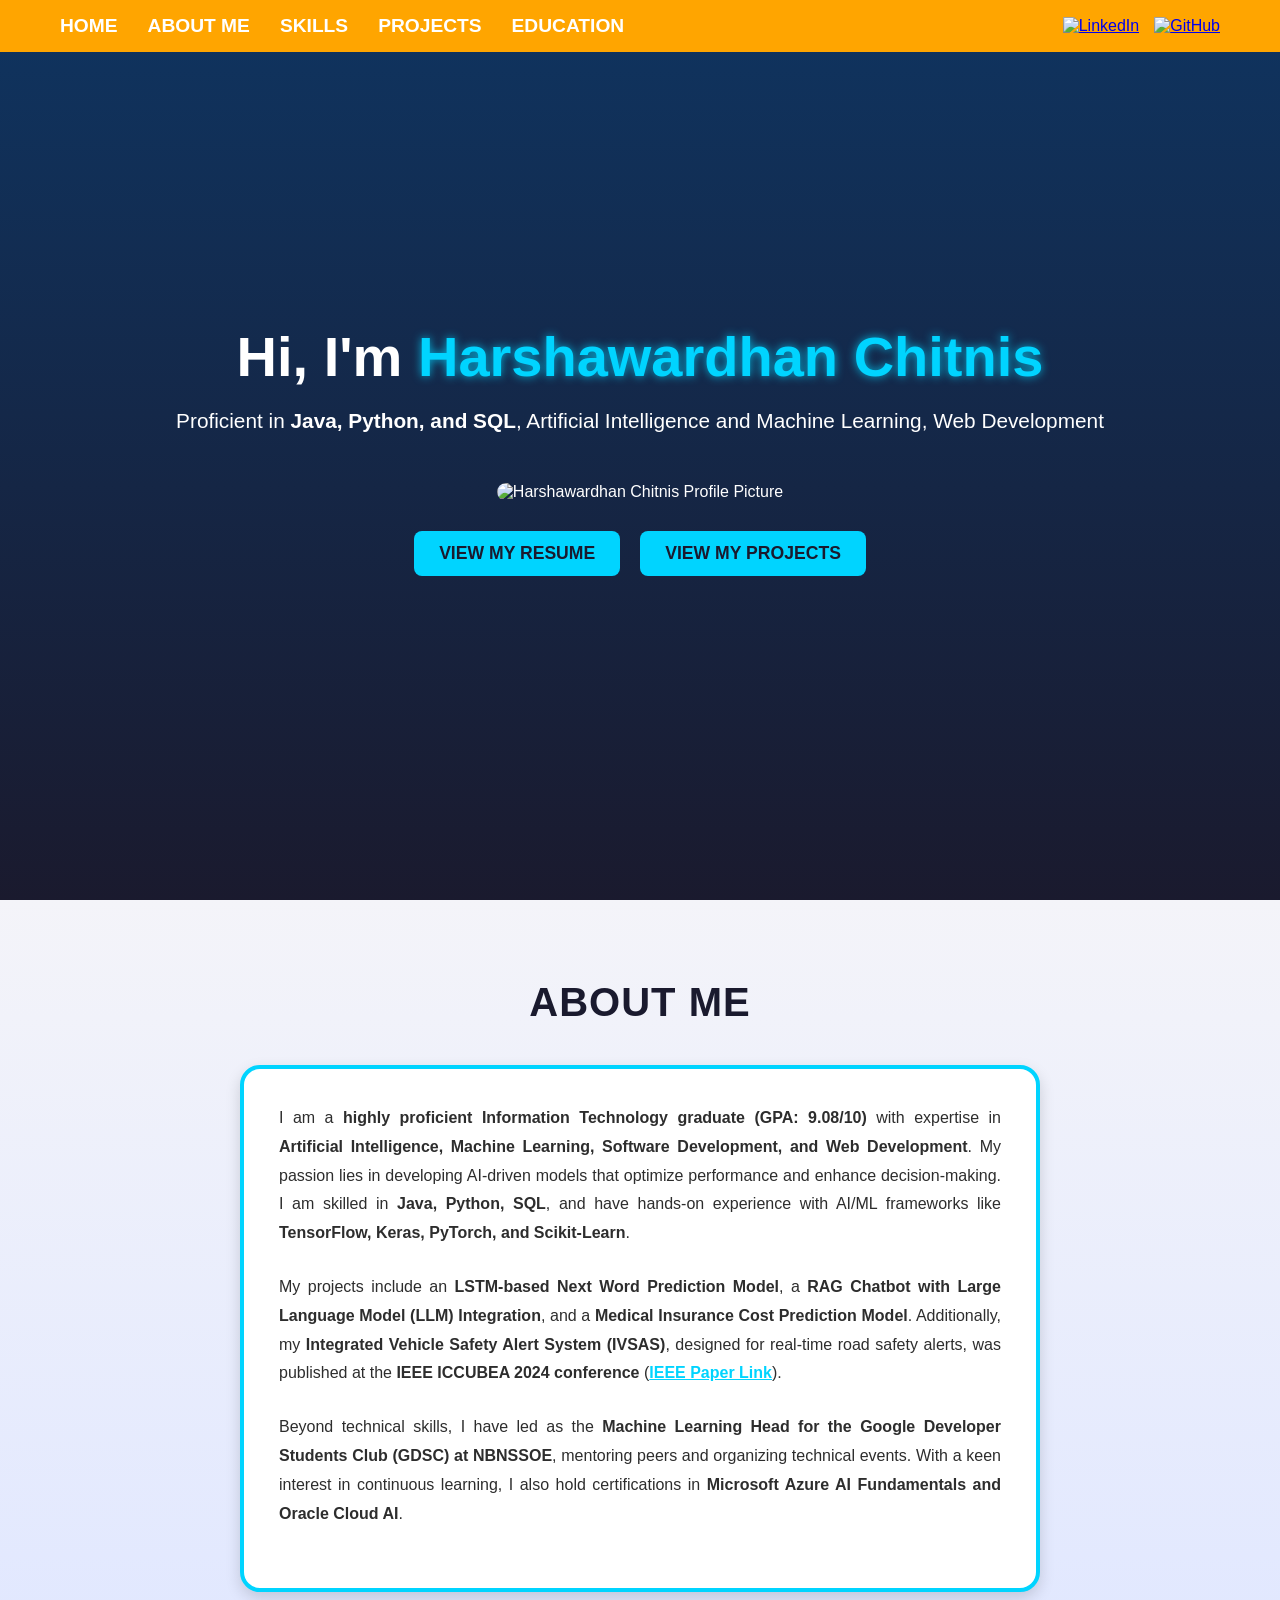
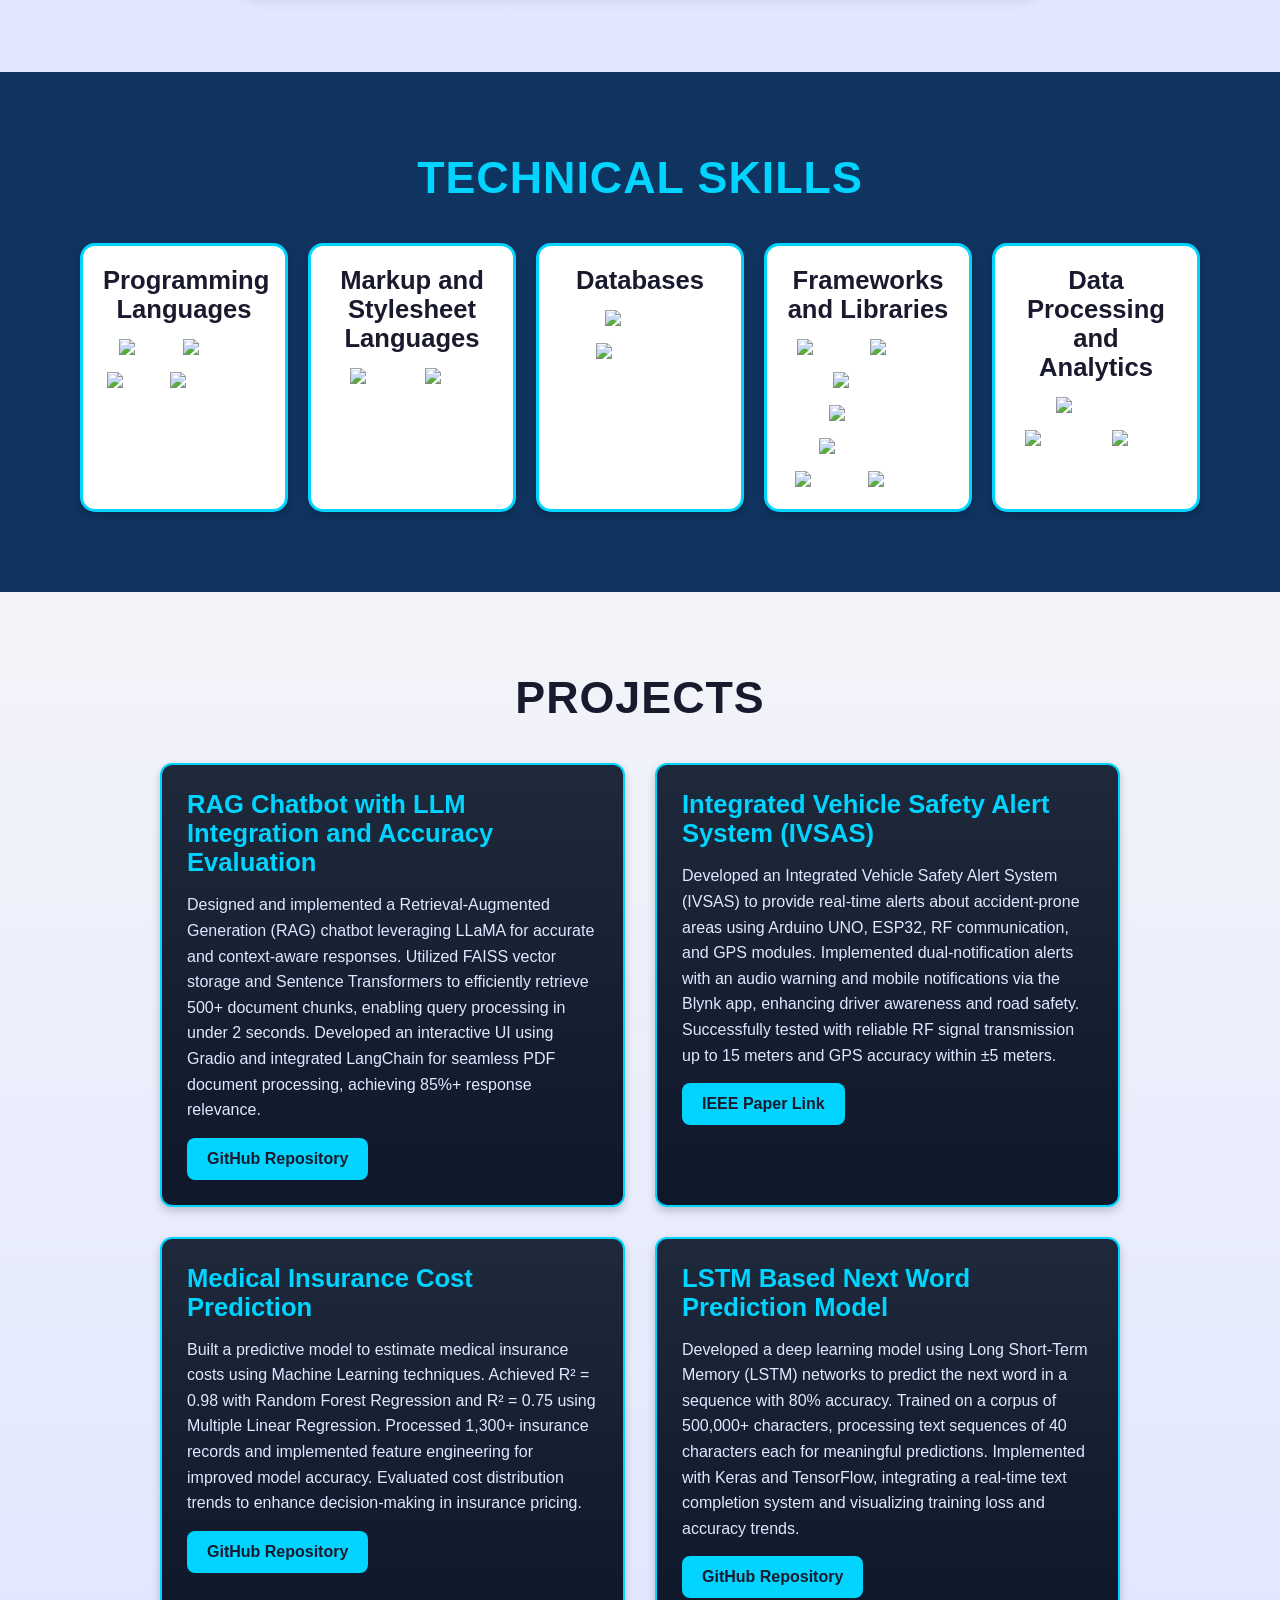
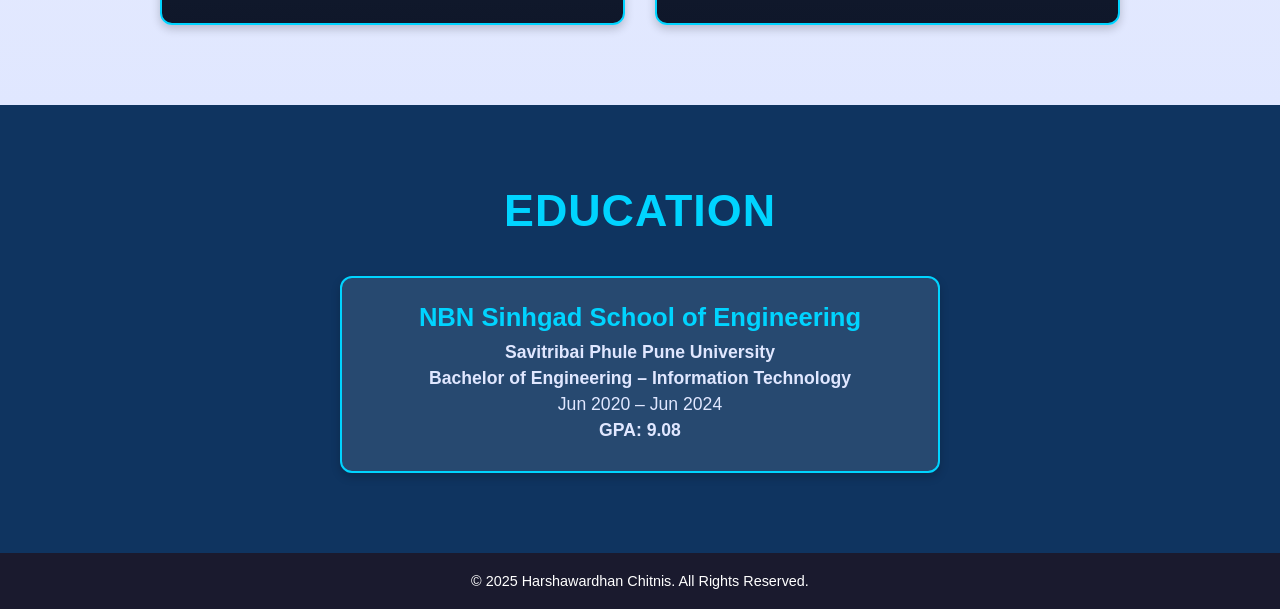
==== index.html @ 2d91a24f "Add files via upload" ====
<!DOCTYPE html>
<html lang="en">

<head>
    <meta charset="UTF-8">
    <meta name="viewport" content="width=device-width, initial-scale=1.0">
    <title>Harshawardhan Chitnis - Portfolio</title>
    <link rel="stylesheet" href="styles.css">
    <script src="script.js"></script>

</head>

<body>

    <!-- Navbar -->
    <nav class="navbar">
        <div class="container">
            <!-- Navigation Links (Left Side) -->
            <ul class="nav-links">
                <li><a href="#home">HOME</a></li>
                <li><a href="#about">ABOUT ME</a></li>
                <li><a href="#skills">SKILLS</a></li>
                <li><a href="#projects">PROJECTS</a></li>
                <li><a href="#education">EDUCATION</a></li>
            </ul>

            <!-- Social Icons & Dark Mode Toggle (Right Side) -->
            <div class="social-icons">
                <a href="https://www.linkedin.com/in/harshawardhanchitnis/" target="_blank">
                    <img src="Images/LinkedIN Favicon.png" alt="LinkedIn">
                </a>
                <a href="https://github.com/harshawardhanchitnis" target="_blank">
                    <img src="Images/GitHub Favicon.png" alt="GitHub">
                </a>
            </div>
        </div>
    </nav>

    <!-- Home Section -->
    <section id="home" class="home-section">
        <div class="container">
            <h2>Hi, I'm <span>Harshawardhan Chitnis</span></h2>
            <p>Proficient in <strong>Java, Python, and SQL</strong>, Artificial Intelligence and Machine Learning, Web
                Development</p>

            <!-- Enlarged Profile Picture -->
            <img src="Images/Harshawardhan Chitnis Photo.jpg" alt="Harshawardhan Chitnis Profile Picture"
                class="profile-pic">

            <!-- CTA Buttons -->
            <div class="cta-container">
                <a href="https://drive.google.com/file/d/1hMdOiENWevKOjGabans_r66R68p-ngve/view?usp=sharing"
                    target="_blank" class="cta-box">
                    VIEW MY RESUME
                </a>
                <a href="#projects" class="cta-box">
                    VIEW MY PROJECTS
                </a>
            </div>
        </div>
    </section>


    <!-- About Section -->
    <section id="about" class="about-section">
        <div class="container">
            <h2>About Me</h2>
            <div class="about-box">
                <p>I am a <strong>highly proficient Information Technology graduate (GPA: 9.08/10)</strong> with
                    expertise in <strong>Artificial Intelligence, Machine Learning, Software Development, and Web
                        Development</strong>. My passion lies in developing AI-driven models that optimize performance
                    and enhance decision-making. I am skilled in <strong>Java, Python, SQL</strong>, and have hands-on
                    experience with AI/ML frameworks like <strong>TensorFlow, Keras, PyTorch, and Scikit-Learn</strong>.
                </p>

                <p>My projects include an <strong>LSTM-based Next Word Prediction Model</strong>, a <strong>RAG Chatbot
                        with Large Language Model (LLM) Integration</strong>, and a <strong>Medical Insurance Cost
                        Prediction Model</strong>. Additionally, my <strong>Integrated Vehicle Safety Alert System
                        (IVSAS)</strong>, designed for real-time road safety alerts, was published at the <strong>IEEE
                        ICCUBEA 2024 conference</strong> (<a href="https://ieeexplore.ieee.org/document/10774762/"
                        target="_blank">IEEE Paper Link</a>). </p>

                <p>Beyond technical skills, I have led as the <strong>Machine Learning Head for the Google Developer
                        Students Club (GDSC) at NBNSSOE</strong>, mentoring peers and organizing technical events. With
                    a keen interest in continuous learning, I also hold certifications in <strong>Microsoft Azure AI
                        Fundamentals and Oracle Cloud AI</strong>.</p>
            </div>
        </div>
    </section>

    <!-- Skills Section -->
    <section id="skills" class="skills-section">
        <div class="container">
            <h2>Technical Skills</h2> <!-- Updated to match the reference "Technical Skills" header -->
            <div class="skills-grid">
                <div class="skill-card">
                    <h3>Programming Languages</h3>
                    <div class="skill-icons">
                        <div class="icon-wrapper">
                            <img src="Images/Java Favicon.png" alt="Java" class="skill-icon">
                            <span class="skill-label">Java</span>
                        </div>
                        <div class="icon-wrapper">
                            <img src="Images/Python Favicon.png" alt="Python" class="skill-icon">
                            <span class="skill-label">Python</span>
                        </div>
                        <div class="icon-wrapper">
                            <img src="Images/SQL Favicon.png" alt="SQL" class="skill-icon">
                            <span class="skill-label">SQL</span>
                        </div>
                        <div class="icon-wrapper">
                            <img src="Images/JavaScript Favicon.png" alt="JavaScript" class="skill-icon">
                            <span class="skill-label">JavaScript</span>
                        </div>
                    </div>
                </div>
                <div class="skill-card">
                    <h3>Markup and Stylesheet Languages</h3>
                    <div class="skill-icons">
                        <div class="icon-wrapper">
                            <img src="Images/HTML Favicon.png" alt="HTML" class="skill-icon">
                            <span class="skill-label">HTML</span>
                        </div>
                        <div class="icon-wrapper">
                            <img src="Images/CSS Favicon.png" alt="CSS" class="skill-icon">
                            <span class="skill-label">CSS</span>
                        </div>
                    </div>
                </div>
                <div class="skill-card">
                    <h3>Databases</h3>
                    <div class="skill-icons">
                        <div class="icon-wrapper">
                            <img src="Images/MySQL Favicon.png" alt="MySQL" class="skill-icon">
                            <span class="skill-label">MySQL</span>
                        </div>
                        <div class="icon-wrapper">
                            <img src="Images/MongoDB Favicon.png" alt="MongoDB" class="skill-icon">
                            <span class="skill-label">MongoDB</span>
                        </div>
                    </div>
                </div>
                <div class="skill-card">
                    <h3>Frameworks and Libraries</h3>
                    <div class="skill-icons">
                        <div class="icon-wrapper">
                            <img src="Images/React Favicon.png" alt="React" class="skill-icon">
                            <span class="skill-label">React</span>
                        </div>
                        <div class="icon-wrapper">
                            <img src="Images/Numpy Favicon.png" alt="NumPy" class="skill-icon">
                            <span class="skill-label">NumPy</span>
                        </div>
                        <div class="icon-wrapper">
                            <img src="Images/Pandas Favicon.png" alt="Pandas" class="skill-icon">
                            <span class="skill-label">Pandas</span>
                        </div>
                        <div class="icon-wrapper">
                            <img src="Images/OpenCV Favicon.png" alt="OpenCV" class="skill-icon">
                            <span class="skill-label">OpenCV</span>
                        </div>
                        <div class="icon-wrapper">
                            <img src="Images/TensorFlow Favicon.png" alt="TensorFlow" class="skill-icon">
                            <span class="skill-label">TensorFlow</span>
                        </div>
                        <div class="icon-wrapper">
                            <img src="Images/Keras Favicon.png" alt="Keras" class="skill-icon">
                            <span class="skill-label">Keras</span>
                        </div>
                        <div class="icon-wrapper">
                            <img src="Images/PyTorch Favicon.png" alt="PyTorch" class="skill-icon">
                            <span class="skill-label">PyTorch</span>
                        </div>
                    </div>
                </div>
                <div class="skill-card">
                    <h3>Data Processing and Analytics</h3>
                    <div class="skill-icons">
                        <div class="icon-wrapper">
                            <img src="Images/PowerBI Favicon.png" alt="Power BI" class="skill-icon">
                            <span class="skill-label">Power BI</span>
                        </div>
                        <div class="icon-wrapper">
                            <img src="Images/Tableau Favicon3.png" alt="Tableau" class="skill-icon">
                            <span class="skill-label">Tableau</span>
                        </div>
                        <div class="icon-wrapper">
                            <img src="Images/Excel Favicon.png" alt="Excel" class="skill-icon">
                            <span class="skill-label">Excel</span>
                        </div>
                    </div>
                </div>
            </div>
        </div>
    </section>

    <!-- Projects Section -->
    <section id="projects" class="projects-section">
        <div class="container">
            <h2>Projects</h2>
            <div class="project-grid">

                <!-- RAG Chatbot with LLM Integration -->
                <div class="project-card">
                    <h3>RAG Chatbot with LLM Integration and Accuracy Evaluation</h3>
                    <p>Designed and implemented a Retrieval-Augmented Generation (RAG) chatbot leveraging LLaMA for
                        accurate and context-aware responses. Utilized FAISS vector storage and Sentence Transformers to
                        efficiently retrieve 500+ document chunks, enabling query processing in under 2 seconds.
                        Developed an interactive UI using Gradio and integrated LangChain for seamless PDF document
                        processing, achieving 85%+ response relevance.</p>
                    <a href="https://github.com/harshawardhanchitnis/Project-Artificial-Intelligence-RAG-Chatbot-With-Accuracy-Evaluation"
                        target="_blank" class="project-link">GitHub Repository</a>
                </div>

                <!-- IVSAS -->
                <div class="project-card">
                    <h3>Integrated Vehicle Safety Alert System (IVSAS)</h3>
                    <p>Developed an Integrated Vehicle Safety Alert System (IVSAS) to provide real-time alerts about
                        accident-prone areas using Arduino UNO, ESP32, RF communication, and GPS modules. Implemented
                        dual-notification alerts with an audio warning and mobile notifications via the Blynk app,
                        enhancing driver awareness and road safety. Successfully tested with reliable RF signal
                        transmission up to 15 meters and GPS accuracy within ±5 meters.</p>
                    <a href="https://ieeexplore.ieee.org/document/10774762/" target="_blank" class="project-link">IEEE
                        Paper Link</a>
                </div>

                <!-- Medical Insurance Cost Prediction -->
                <div class="project-card">
                    <h3>Medical Insurance Cost Prediction</h3>
                    <p>Built a predictive model to estimate medical insurance costs using Machine Learning techniques.
                        Achieved R² = 0.98 with Random Forest Regression and R² = 0.75 using Multiple Linear Regression.
                        Processed 1,300+ insurance records and implemented feature engineering for improved model
                        accuracy. Evaluated cost distribution trends to enhance decision-making in insurance pricing.
                    </p>
                    <a href="https://github.com/harshawardhanchitnis/Project-Machine-Learning-Medical-Insurance-Cost-Prediction"
                        target="_blank" class="project-link">GitHub Repository</a>
                </div>

                <!-- LSTM-Based Next Word Prediction -->
                <div class="project-card">
                    <h3>LSTM Based Next Word Prediction Model</h3>
                    <p>Developed a deep learning model using Long Short-Term Memory (LSTM) networks to predict the next
                        word in a sequence with 80% accuracy. Trained on a corpus of 500,000+ characters, processing
                        text sequences of 40 characters each for meaningful predictions. Implemented with Keras and
                        TensorFlow, integrating a real-time text completion system and visualizing training loss and
                        accuracy trends.</p>
                    <a href="https://github.com/harshawardhanchitnis/Project-Machine-Learning-LSTM-Based-Next-Word-Generation-Deep-Learning-Model-For-Text-Generation"
                        target="_blank" class="project-link">GitHub Repository</a>
                </div>

            </div>
        </div>
    </section>

    <!-- Education Section -->
    <section id="education" class="education-section">
        <div class="container">
            <h2>Education</h2>
            <div class="education-card">
                <h3>NBN Sinhgad School of Engineering</h3>
                <p><strong>Savitribai Phule Pune University</strong></p>
                <p><strong>Bachelor of Engineering – Information Technology</strong></p>
                <p>Jun 2020 – Jun 2024</p>
                <p><strong>GPA: 9.08</strong></p>
            </div>
        </div>
    </section>


    <!-- Footer -->
    <footer>
        <div class="container">
            <p>© 2025 Harshawardhan Chitnis. All Rights Reserved.</p>
        </div>
    </footer>
</body>

</html>
---- styles.css ----
/* Reset default styles */
    * {
        margin: 0;
        padding: 0;
        box-sizing: border-box;
        font-family: 'Poppins', sans-serif;
        /* Assuming a modern font */
    }

    /* General Container Styling */
    .container {
        max-width: 1200px;
        margin: 0 auto;
        padding: 0 20px;
    }


    /* Navbar Styling */
    .navbar {
        position: fixed;
        /* Keeps it fixed at the top */
        top: 0;
        left: 0;
        width: 100%;
        background: #FFA500;
        /* Golden Orange */
        backdrop-filter: blur(10px);
        padding: 15px 0;
        z-index: 1000;
        /* Ensures it stays on top of other content */
        transition: background 0.3s ease-in-out;
    }

    /* Navbar Container */
    .navbar .container {
        display: flex;
        justify-content: space-between;
        align-items: center;
        max-width: 1200px;
        margin: 0 auto;
        padding: 0 20px;
    }

    /* Navigation Links */
    .nav-links {
        list-style: none;
        display: flex;
        gap: 30px;
        flex-grow: 1;
    }

    .nav-links li a {
        color: #FFFFFF;
        /* Brighter White */
        font-weight: 700;
        /* Bold text */
        text-decoration: none;
        font-size: 1.2rem;
        /* Slightly larger */
        position: relative;
        transition: color 0.3s ease-in-out;
    }

    .nav-links li a::after {
        content: '';
        position: absolute;
        width: 0;
        height: 2px;
        background: #FFFFFF;
        /* Brighter White Underline */
        bottom: -5px;
        left: 0;
        transition: width 0.3s ease-in-out;
    }

    .nav-links li a:hover {
        color: #FFFFF0;
        /* Even Brighter White on Hover */
    }

    .nav-links li a:hover::after {
        width: 100%;
    }

    /* Social Icons (No Change - Keeping Old Look) */
    .social-icons {
        display: flex;
        gap: 15px;
    }

    .social-icons a img {
        width: 30px;
        height: 30px;
        transition: transform 0.3s ease, filter 0.3s ease;
    }

    .social-icons a:hover img {
        transform: scale(1.1);
        filter: brightness(1.3);
    }

    /* Responsive Navbar */
    @media (max-width: 768px) {
        .navbar .container {
            flex-direction: column;
            gap: 10px;
        }

        .nav-links {
            flex-direction: column;
            align-items: center;
            gap: 15px;
        }

        .social-icons {
            justify-content: center;
        }
    }


    /* Home Section */
    .home-section {
        height: 100vh;
        background: linear-gradient(to bottom, #0f3460, #1a1a2e);
        display: flex;
        align-items: center;
        color: #fff;
        text-align: center;
    }

    .home-section h2 {
        font-size: 3.5rem;
        margin-bottom: 20px;
        animation: fadeInUp 1s ease;
    }

    .home-section h2 span {
        color: #00d4ff;
        text-shadow: 0 0 10px rgba(0, 212, 255, 0.8);
    }

    .home-section p {
        font-size: 1.3rem;
        margin-bottom: 30px;
        animation: fadeInUp 1.2s ease;
    }

    .btn {
        display: inline-block;
        padding: 12px 30px;
        background: #00d4ff;
        color: #fff;
        text-decoration: none;
        border-radius: 25px;
        font-weight: 600;
        transition: transform 0.3s ease, box-shadow 0.3s ease;
    }

    .btn:hover {
        transform: translateY(-5px);
        box-shadow: 0 5px 15px rgba(0, 212, 255, 0.5);
    }

    /* About Section */
    .about-section {
        padding: 80px 0;
        background: linear-gradient(to bottom, #f4f4f9, #e0e7ff);
        /* Subtle gradient for depth */
        text-align: center;
    }

    .about-section h2 {
        font-size: 2.5rem;
        /* Slightly larger for emphasis */
        margin-bottom: 40px;
        color: #1a1a2e;
        font-weight: 700;
        text-transform: uppercase;
        letter-spacing: 1px;
    }

    .about-box {
        max-width: 800px;
        /* Slightly wider for better flow */
        margin: 0 auto;
        padding: 35px;
        background: #ffffff;
        /* Clean white background */
        border: 4px solid #00d4ff;
        /* Thicker neon cyan border */
        border-radius: 20px;
        /* Softer rounded corners */
        box-shadow: 0 6px 15px rgba(0, 0, 0, 0.15);
        /* Deeper shadow */
        transition: transform 0.4s ease, box-shadow 0.4s ease;
        /* Smoother hover */
    }

    .about-box:hover {
        transform: translateY(-12px);
        /* More pronounced lift */
        box-shadow: 0 12px 25px rgba(0, 212, 255, 0.6);
        /* Brighter cyan glow */
    }

    .about-box p {
        font-size: 1.0rem;
        /* Slightly larger text */
        line-height: 1.8;
        /* Better spacing */
        color: #2d2d2d;
        /* Softer black for readability */
        margin-bottom: 25px;
        /* More space between paragraphs */
        text-align: justify;
        /* Cleaner text flow */
    }

    .about-box a {
        color: #00d4ff;
        /* Theme-consistent link */
        text-decoration: underline;
        font-weight: 600;
        transition: color 0.3s ease;
    }

    .about-box a:hover {
        color: #0099cc;
        /* Darker cyan on hover */
    }

    /* Responsive Adjustment */
    @media (max-width: 768px) {
        .about-box {
            max-width: 90%;
            /* Flexible width */
            padding: 25px;
        }

        .about-section h2 {
            font-size: 2.2rem;
        }

        .about-box p {
            font-size: 1.1rem;
        }
    }


    /* Skills Section */
    .skills-section {
        padding: 80px 0;
        background: #0f3460;
        /* Dark blue background */
        color: #fff;
        text-align: center;
    }

    .skills-section h2 {
        font-size: 2.8rem;
        /* Bold header */
        margin-bottom: 40px;
        font-weight: 700;
        text-transform: uppercase;
        letter-spacing: 1px;
        color: #00d4ff;
        /* Neon cyan for header */
    }

    .skills-grid {
        display: grid;
        grid-template-columns: repeat(auto-fit, minmax(200px, 1fr));
        /* 5 columns, responsive */
        gap: 20px;
        /* Space between cards */
        max-width: 1200px;
        margin: 0 auto;
        padding: 0 20px;
    }

    .skill-card {
        background: #ffffff;
        /* White background for cards */
        border: 3px solid #00d4ff;
        /* Neon cyan border */
        border-radius: 15px;
        /* Rounded corners */
        padding: 20px;
        box-shadow: 0 4px 10px rgba(0, 0, 0, 0.2);
        transition: transform 0.4s ease, box-shadow 0.4s ease;
    }

    .skill-card:hover {
        transform: translateY(-10px);
        /* Lift on hover */
        box-shadow: 0 10px 20px rgba(0, 212, 255, 0.5);
        /* Cyan glow */
    }

    .skill-card h3 {
        font-size: 1.6rem;
        color: #1a1a2e;
        /* Dark text for contrast */
        margin-bottom: 15px;
        font-weight: 600;
        text-align: center;
    }

    .skill-icons {
        display: flex;
        flex-wrap: wrap;
        gap: 15px;
        /* Space between icons */
        justify-content: center;
        position: relative;
        /* For positioning labels */
    }

    .icon-wrapper {
        position: relative;
        /* For positioning the label relative to the icon */
        display: inline-block;
        /* Ensures the wrapper behaves like an inline element */
    }

    .skill-icon {
        width: 50px;
        /* Consistent icon size */
        height: 50px;
        object-fit: contain;
        /* Ensures icons scale properly */
        transition: transform 0.3s ease;
    }

    .skill-icon:hover {
        transform: scale(1.1);
        /* Slight scale on hover */
    }

    .skill-label {
        display: none;
        /* Hidden by default */
        position: absolute;
        bottom: -30px;
        /* Position below the icon */
        left: 50%;
        /* Center horizontally */
        transform: translateX(-50%);
        /* Center perfectly */
        background: #1a1a2e;
        /* Dark background to match theme */
        color: #fff;
        /* White text for contrast */
        padding: 5px 10px;
        border-radius: 5px;
        /* Rounded corners for label */
        font-size: 0.9rem;
        font-weight: 500;
        white-space: nowrap;
        /* Prevents text wrapping */
        z-index: 1;
        /* Ensures it stays above other elements */
    }

    .icon-wrapper:hover .skill-label {
        display: block;
        /* Show label on hover */
    }

    /* Responsive Adjustment */
    @media (max-width: 768px) {
        .skills-section h2 {
            font-size: 2.2rem;
        }

        .skills-grid {
            grid-template-columns: repeat(auto-fit, minmax(150px, 1fr));
            /* Smaller cards on mobile */
            gap: 15px;
        }

        .skill-card {
            padding: 15px;
        }

        .skill-card h3 {
            font-size: 1.4rem;
        }

        .skill-icon {
            width: 40px;
            /* Smaller icons on mobile */
            height: 40px;
        }

        .skill-label {
            bottom: -25px;
            /* Adjust position for smaller icons */
            font-size: 0.8rem;
            padding: 4px 8px;
        }
    }


    /* Projects Section */
    .projects-section {
        padding: 80px 0;
        background: linear-gradient(to bottom, #f4f4f9, #e0e7ff);
        /* Same as About Me */
        text-align: center;
    }

    .projects-section h2 {
        font-size: 2.8rem;
        color: #1a1a2e;
        margin-bottom: 40px;
        text-transform: uppercase;
        letter-spacing: 1px;
    }

    /* Grid for Projects */
    .project-grid {
        display: grid;
        grid-template-columns: repeat(2, 1fr);
        /* 2-2 layout */
        gap: 30px;
        max-width: 1000px;
        margin: 0 auto;
        padding: 0 20px;
    }

    /* Project Card */
    .project-card {
        background: linear-gradient(to bottom, #1e293b, #0f172a);
        /* Dark blue gradient */
        border: 2px solid #00d4ff;
        /* Neon border */
        border-radius: 12px;
        padding: 25px;
        text-align: left;
        box-shadow: 0 4px 10px rgba(0, 0, 0, 0.2);
        transition: transform 0.3s ease, box-shadow 0.3s ease;
    }

    .project-card:hover {
        transform: translateY(-10px);
        box-shadow: 0 10px 20px rgba(0, 212, 255, 0.5);
    }

    /* Project Title */
    .project-card h3 {
        font-size: 1.6rem;
        color: #00d4ff;
        /* Neon blue text */
        margin-bottom: 15px;
        font-weight: 600;
    }

    /* Project Description */
    .project-card p {
        font-size: 1rem;
        color: #e0e7ff;
        /* Light blue text for contrast */
        line-height: 1.6;
    }

    /* Project Links */
    .project-link {
        display: inline-block;
        margin-top: 15px;
        padding: 12px 20px;
        background: #00d4ff;
        color: #1a1a2e;
        font-weight: 600;
        border-radius: 8px;
        text-decoration: none;
        transition: transform 0.3s ease, box-shadow 0.3s ease;
    }

    .project-link:hover {
        transform: scale(1.05);
        box-shadow: 0 5px 15px rgba(0, 212, 255, 0.5);
    }

    /* Responsive Design */
    @media (max-width: 900px) {
        .project-grid {
            grid-template-columns: 1fr;
            /* Stack 1-1 on smaller screens */
        }
    }


    /* Education Section */
    .education-section {
        padding: 80px 0;
        background: #0f3460;
        /* Dark blue background (same as Technical Skills) */
        text-align: center;
    }

    .education-section h2 {
        font-size: 2.8rem;
        color: #00d4ff;
        margin-bottom: 40px;
        text-transform: uppercase;
        letter-spacing: 1px;
    }

    /* Education Card */
    .education-card {
        background: rgba(255, 255, 255, 0.1);
        /* Slightly transparent for a modern feel */
        border: 2px solid #00d4ff;
        /* Neon border */
        border-radius: 12px;
        padding: 25px;
        text-align: center;
        max-width: 600px;
        margin: 0 auto;
        box-shadow: 0 4px 10px rgba(0, 0, 0, 0.2);
        transition: transform 0.3s ease, box-shadow 0.3s ease;
    }

    .education-card:hover {
        transform: translateY(-5px);
        box-shadow: 0 10px 20px rgba(0, 212, 255, 0.3);
    }

    .education-card h3 {
        font-size: 1.6rem;
        color: #00d4ff;
        margin-bottom: 10px;
        font-weight: 600;
    }

    .education-card p {
        font-size: 1.1rem;
        color: #e0e7ff;
        margin: 5px 0;
    }

    /* Responsive Design */
    @media (max-width: 768px) {
        .education-card {
            padding: 20px;
        }

        .education-card h3 {
            font-size: 1.4rem;
        }

        .education-card p {
            font-size: 1rem;
        }
    }


    /* Footer */
    footer {
        background: #1a1a2e;
        padding: 20px 0;
        text-align: center;
        color: #fff;
    }

    footer p {
        font-size: 0.9rem;
    }

    /* Animations */
    @keyframes fadeInUp {
        from {
            opacity: 0;
            transform: translateY(20px);
        }

        to {
            opacity: 1;
            transform: translateY(0);
        }
    }

    /* Responsive Design */
    @media (max-width: 768px) {
        .navbar .container {
            flex-direction: column;
            gap: 20px;
        }

        .nav-links {
            flex-direction: column;
            gap: 15px;
        }

        .home-section h2 {
            font-size: 2.5rem;
        }

        .home-section p {
            font-size: 1rem;
        }

        .project-grid {
            grid-template-columns: 1fr;
        }
    }

    /* Navbar Adjustment */
    .navbar .container {
        justify-content: flex-start;
        /* Aligns nav-links to the left */
    }

    /* Profile Picture Styling */

    .profile-pic {
        width: 250px;
        /* Increased size */
        height: 250px;
        border-radius: 20px;
        /* Slightly rounded corners */
        object-fit: cover;
        margin-top: 20px;
        transition: transform 0.3s ease-in-out, box-shadow 0.3s ease-in-out;
    }

    .profile-pic:hover {
        transform: scale(1.05);
        box-shadow: 0 5px 15px rgba(0, 212, 255, 0.5);
    }

    /* CTA Buttons */
    .cta-container {
        display: flex;
        justify-content: center;
        gap: 20px;
        margin-top: 30px;
    }

    .cta-box {
        background: #00d4ff;
        color: #1a1a2e;
        padding: 12px 25px;
        font-size: 1.1rem;
        font-weight: 600;
        text-decoration: none;
        border-radius: 8px;
        transition: transform 0.3s ease, box-shadow 0.3s ease;
    }

    .cta-box:hover {
        transform: scale(1.05);
        box-shadow: 0 5px 15px rgba(0, 212, 255, 0.5);
    }

    /* Responsive Design */
    @media (max-width: 768px) {
        .cta-container {
            flex-direction: column;
            gap: 15px;
        }

        .cta-box {
            text-align: center;
            width: 80%;
            margin: 0 auto;
        }
    }
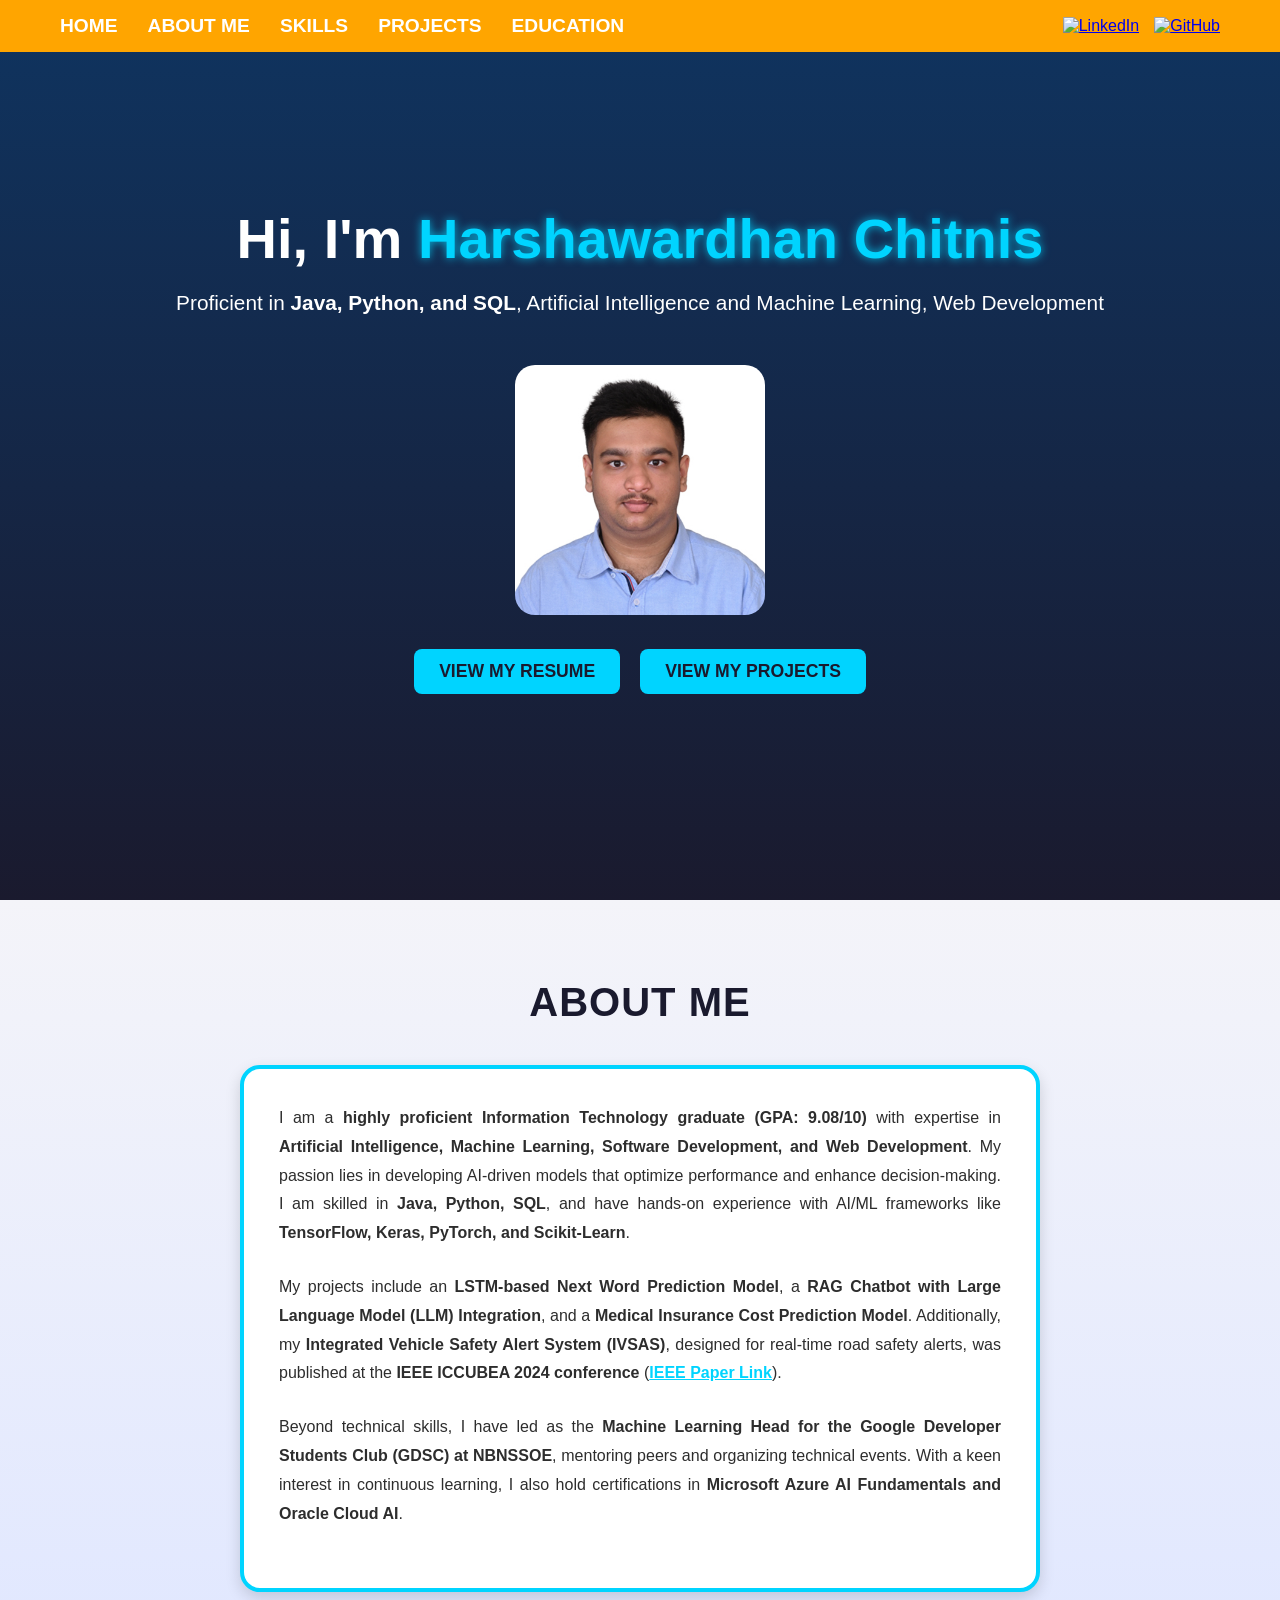
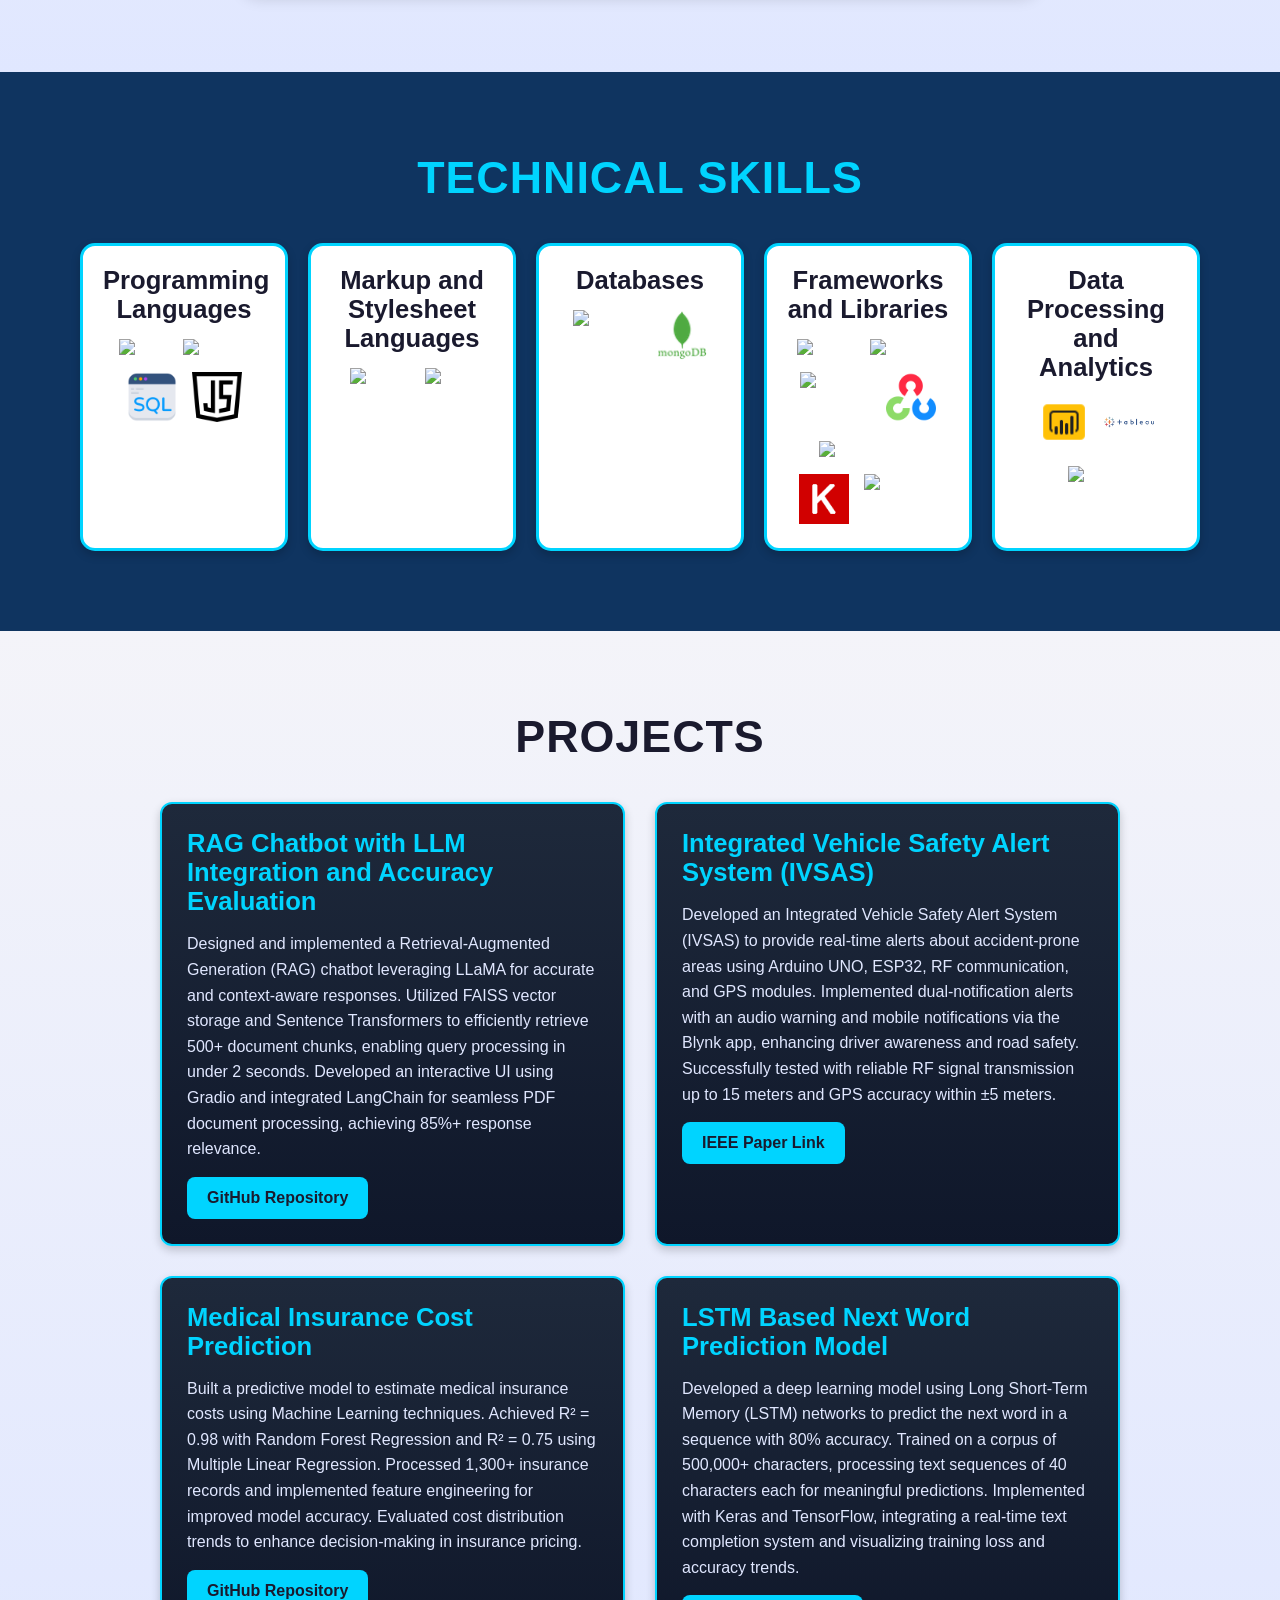
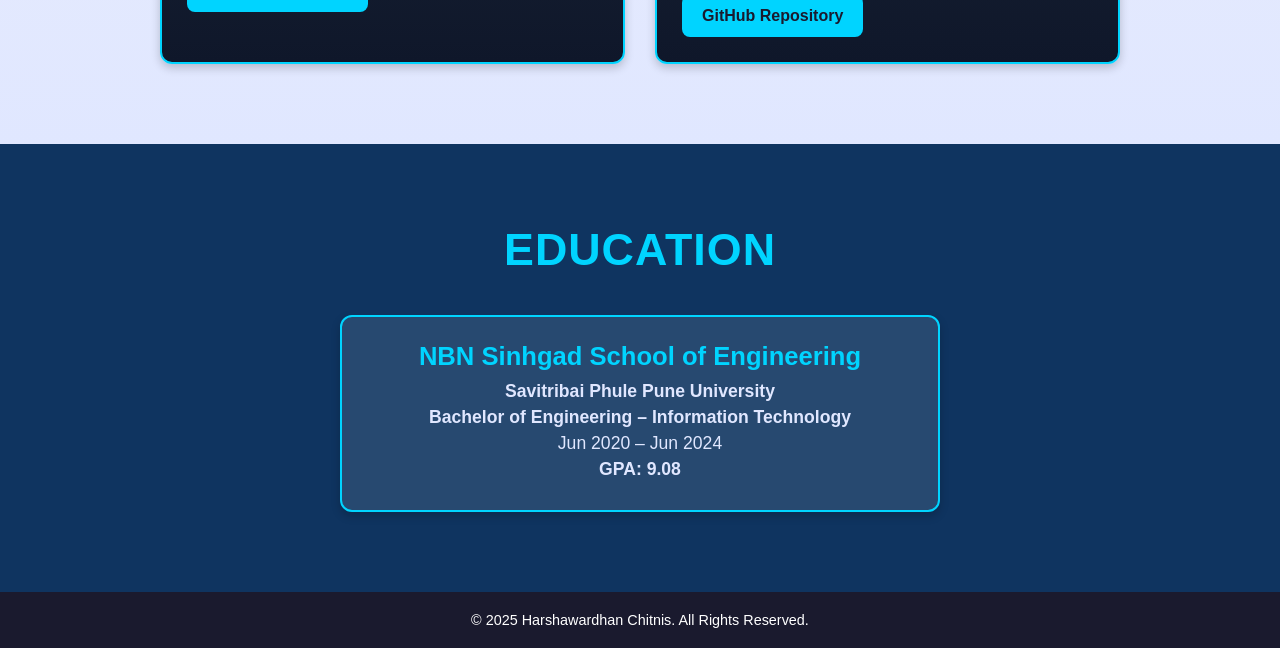
==== commit 0d0d4c72: "Update index.html" ====
--- a/index.html
+++ b/index.html
@@ -27,10 +27,10 @@
             <!-- Social Icons & Dark Mode Toggle (Right Side) -->
             <div class="social-icons">
                 <a href="https://www.linkedin.com/in/harshawardhanchitnis/" target="_blank">
-                    <img src="Images/LinkedIN Favicon.png" alt="LinkedIn">
+                    <img src="LinkedIN Favicon.png" alt="LinkedIn">
                 </a>
                 <a href="https://github.com/harshawardhanchitnis" target="_blank">
-                    <img src="Images/GitHub Favicon.png" alt="GitHub">
+                    <img src="GitHub Favicon.png" alt="GitHub">
                 </a>
             </div>
         </div>
@@ -44,7 +44,7 @@
                 Development</p>
 
             <!-- Enlarged Profile Picture -->
-            <img src="Images/Harshawardhan Chitnis Photo.jpg" alt="Harshawardhan Chitnis Profile Picture"
+            <img src="Harshawardhan Chitnis Photo.jpg" alt="Harshawardhan Chitnis Profile Picture"
                 class="profile-pic">
 
             <!-- CTA Buttons -->
@@ -97,19 +97,19 @@
                     <h3>Programming Languages</h3>
                     <div class="skill-icons">
                         <div class="icon-wrapper">
-                            <img src="Images/Java Favicon.png" alt="Java" class="skill-icon">
+                            <img src="Java Favicon.png" alt="Java" class="skill-icon">
                             <span class="skill-label">Java</span>
                         </div>
                         <div class="icon-wrapper">
-                            <img src="Images/Python Favicon.png" alt="Python" class="skill-icon">
+                            <img src="Python Favicon.png" alt="Python" class="skill-icon">
                             <span class="skill-label">Python</span>
                         </div>
                         <div class="icon-wrapper">
-                            <img src="Images/SQL Favicon.png" alt="SQL" class="skill-icon">
+                            <img src="SQL Favicon.png" alt="SQL" class="skill-icon">
                             <span class="skill-label">SQL</span>
                         </div>
                         <div class="icon-wrapper">
-                            <img src="Images/JavaScript Favicon.png" alt="JavaScript" class="skill-icon">
+                            <img src="JavaScript Favicon.png" alt="JavaScript" class="skill-icon">
                             <span class="skill-label">JavaScript</span>
                         </div>
                     </div>
@@ -118,11 +118,11 @@
                     <h3>Markup and Stylesheet Languages</h3>
                     <div class="skill-icons">
                         <div class="icon-wrapper">
-                            <img src="Images/HTML Favicon.png" alt="HTML" class="skill-icon">
+                            <img src="HTML Favicon.png" alt="HTML" class="skill-icon">
                             <span class="skill-label">HTML</span>
                         </div>
                         <div class="icon-wrapper">
-                            <img src="Images/CSS Favicon.png" alt="CSS" class="skill-icon">
+                            <img src="CSS Favicon.png" alt="CSS" class="skill-icon">
                             <span class="skill-label">CSS</span>
                         </div>
                     </div>
@@ -131,11 +131,11 @@
                     <h3>Databases</h3>
                     <div class="skill-icons">
                         <div class="icon-wrapper">
-                            <img src="Images/MySQL Favicon.png" alt="MySQL" class="skill-icon">
+                            <img src="MySQL Favicon.png" alt="MySQL" class="skill-icon">
                             <span class="skill-label">MySQL</span>
                         </div>
                         <div class="icon-wrapper">
-                            <img src="Images/MongoDB Favicon.png" alt="MongoDB" class="skill-icon">
+                            <img src="MongoDB Favicon.png" alt="MongoDB" class="skill-icon">
                             <span class="skill-label">MongoDB</span>
                         </div>
                     </div>
@@ -144,31 +144,31 @@
                     <h3>Frameworks and Libraries</h3>
                     <div class="skill-icons">
                         <div class="icon-wrapper">
-                            <img src="Images/React Favicon.png" alt="React" class="skill-icon">
+                            <img src="React Favicon.png" alt="React" class="skill-icon">
                             <span class="skill-label">React</span>
                         </div>
                         <div class="icon-wrapper">
-                            <img src="Images/Numpy Favicon.png" alt="NumPy" class="skill-icon">
+                            <img src="Numpy Favicon.png" alt="NumPy" class="skill-icon">
                             <span class="skill-label">NumPy</span>
                         </div>
                         <div class="icon-wrapper">
-                            <img src="Images/Pandas Favicon.png" alt="Pandas" class="skill-icon">
+                            <img src="Pandas Favicon.png" alt="Pandas" class="skill-icon">
                             <span class="skill-label">Pandas</span>
                         </div>
                         <div class="icon-wrapper">
-                            <img src="Images/OpenCV Favicon.png" alt="OpenCV" class="skill-icon">
+                            <img src="OpenCV Favicon.png" alt="OpenCV" class="skill-icon">
                             <span class="skill-label">OpenCV</span>
                         </div>
                         <div class="icon-wrapper">
-                            <img src="Images/TensorFlow Favicon.png" alt="TensorFlow" class="skill-icon">
+                            <img src="TensorFlow Favicon.png" alt="TensorFlow" class="skill-icon">
                             <span class="skill-label">TensorFlow</span>
                         </div>
                         <div class="icon-wrapper">
-                            <img src="Images/Keras Favicon.png" alt="Keras" class="skill-icon">
+                            <img src="Keras Favicon.png" alt="Keras" class="skill-icon">
                             <span class="skill-label">Keras</span>
                         </div>
                         <div class="icon-wrapper">
-                            <img src="Images/PyTorch Favicon.png" alt="PyTorch" class="skill-icon">
+                            <img src="PyTorch Favicon.png" alt="PyTorch" class="skill-icon">
                             <span class="skill-label">PyTorch</span>
                         </div>
                     </div>
@@ -177,15 +177,15 @@
                     <h3>Data Processing and Analytics</h3>
                     <div class="skill-icons">
                         <div class="icon-wrapper">
-                            <img src="Images/PowerBI Favicon.png" alt="Power BI" class="skill-icon">
+                            <img src="PowerBI Favicon.png" alt="Power BI" class="skill-icon">
                             <span class="skill-label">Power BI</span>
                         </div>
                         <div class="icon-wrapper">
-                            <img src="Images/Tableau Favicon3.png" alt="Tableau" class="skill-icon">
+                            <img src="Tableau Favicon3.png" alt="Tableau" class="skill-icon">
                             <span class="skill-label">Tableau</span>
                         </div>
                         <div class="icon-wrapper">
-                            <img src="Images/Excel Favicon.png" alt="Excel" class="skill-icon">
+                            <img src="Excel Favicon.png" alt="Excel" class="skill-icon">
                             <span class="skill-label">Excel</span>
                         </div>
                     </div>
@@ -275,4 +275,4 @@
     </footer>
 </body>
 
-</html>+</html>
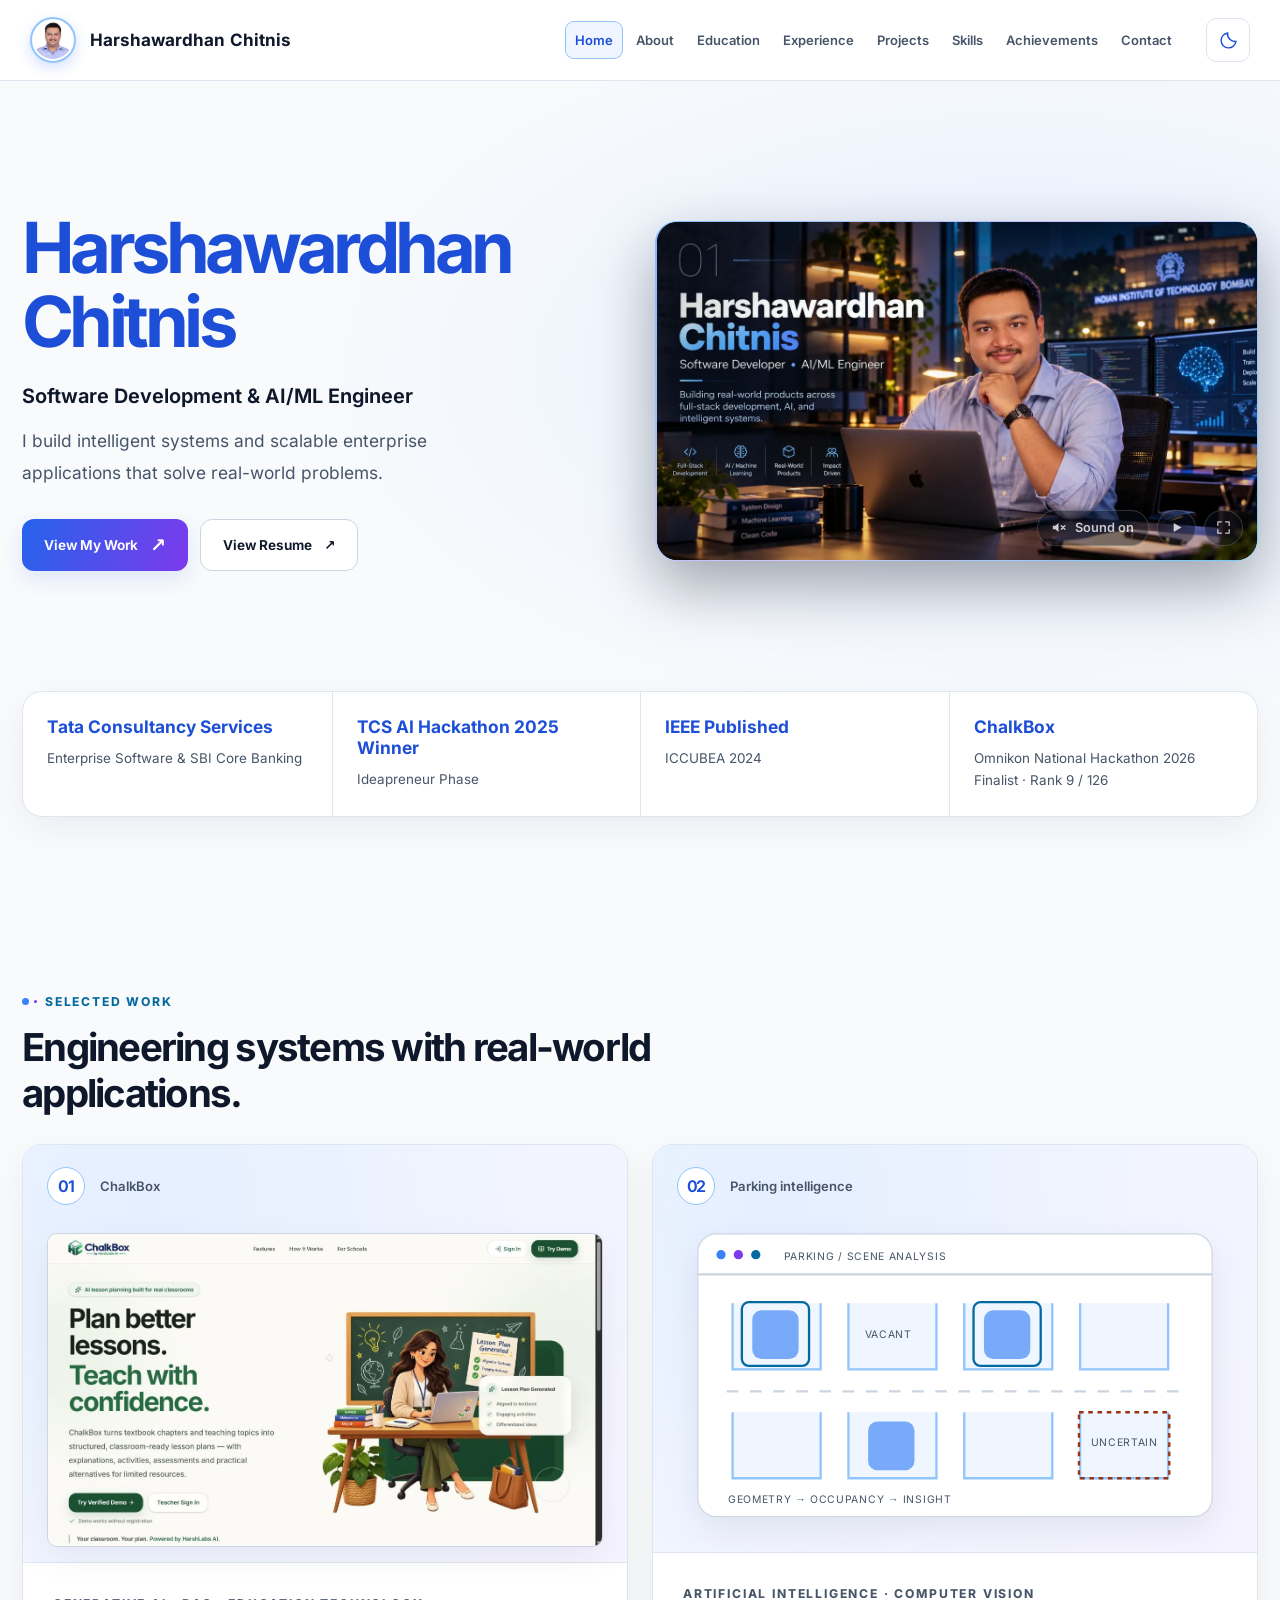
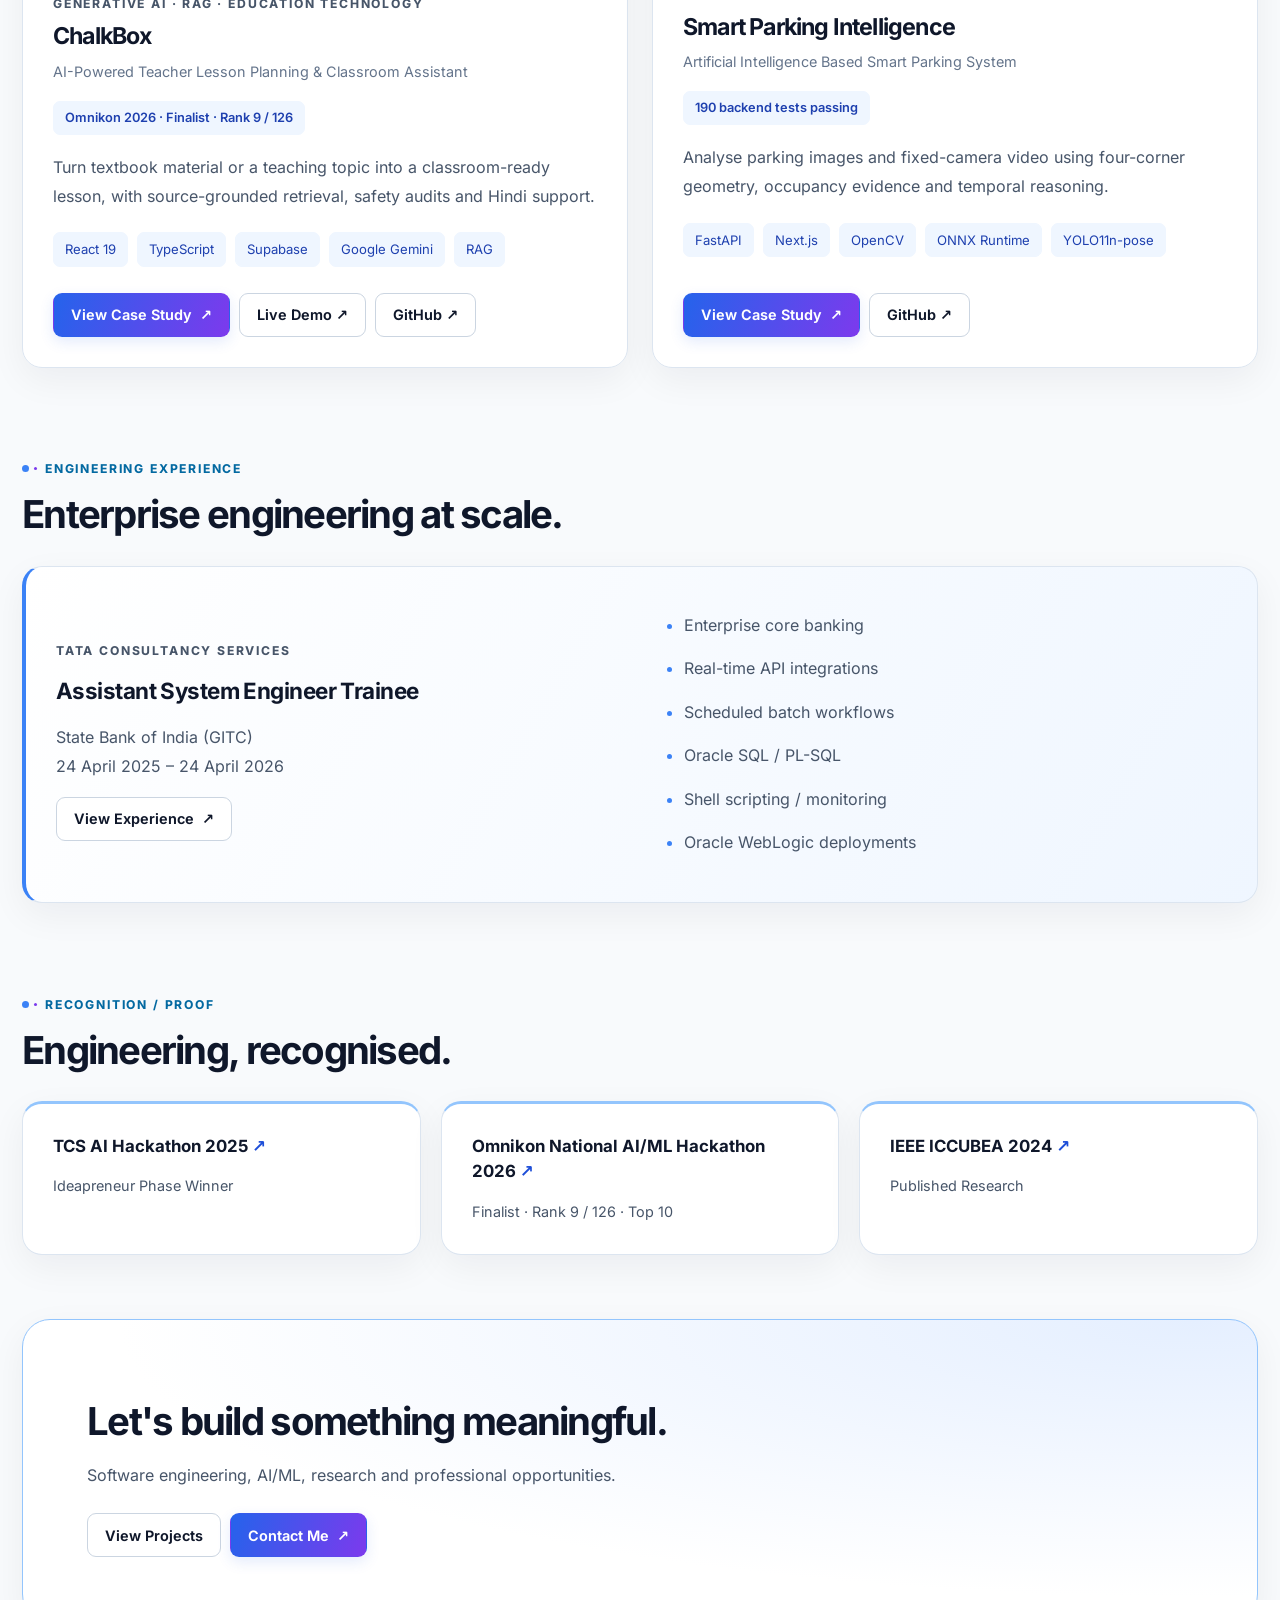
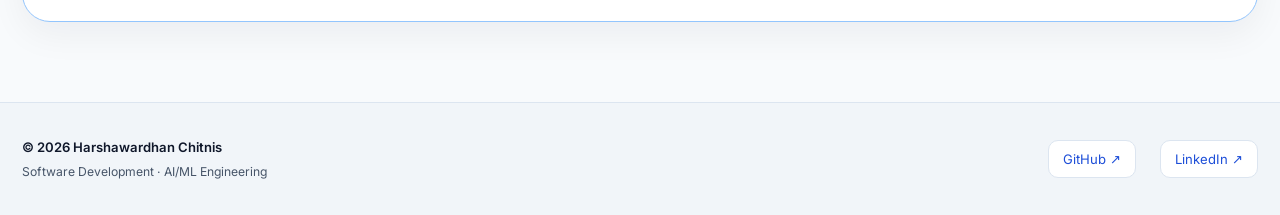
==== commit bbe2bd8c: "Replace 3D hero with narrated portfolio showcase film - Landing page hero now plays the 3:43 showcas" ====
--- a/index.html
+++ b/index.html
@@ -1,278 +1,54 @@
-<!DOCTYPE html>
-<html lang="en">
-
-<head>
-    <meta charset="UTF-8">
-    <meta name="viewport" content="width=device-width, initial-scale=1.0">
-    <title>Harshawardhan Chitnis - Portfolio</title>
-    <link rel="stylesheet" href="styles.css">
-    <script src="script.js"></script>
-
-</head>
-
-<body>
-
-    <!-- Navbar -->
-    <nav class="navbar">
-        <div class="container">
-            <!-- Navigation Links (Left Side) -->
-            <ul class="nav-links">
-                <li><a href="#home">HOME</a></li>
-                <li><a href="#about">ABOUT ME</a></li>
-                <li><a href="#skills">SKILLS</a></li>
-                <li><a href="#projects">PROJECTS</a></li>
-                <li><a href="#education">EDUCATION</a></li>
-            </ul>
-
-            <!-- Social Icons & Dark Mode Toggle (Right Side) -->
-            <div class="social-icons">
-                <a href="https://www.linkedin.com/in/harshawardhanchitnis/" target="_blank">
-                    <img src="LinkedIN Favicon.png" alt="LinkedIn">
-                </a>
-                <a href="https://github.com/harshawardhanchitnis" target="_blank">
-                    <img src="GitHub Favicon.png" alt="GitHub">
-                </a>
-            </div>
-        </div>
-    </nav>
-
-    <!-- Home Section -->
-    <section id="home" class="home-section">
-        <div class="container">
-            <h2>Hi, I'm <span>Harshawardhan Chitnis</span></h2>
-            <p>Proficient in <strong>Java, Python, and SQL</strong>, Artificial Intelligence and Machine Learning, Web
-                Development</p>
-
-            <!-- Enlarged Profile Picture -->
-            <img src="Harshawardhan Chitnis Photo.jpg" alt="Harshawardhan Chitnis Profile Picture"
-                class="profile-pic">
-
-            <!-- CTA Buttons -->
-            <div class="cta-container">
-                <a href="https://drive.google.com/file/d/1hMdOiENWevKOjGabans_r66R68p-ngve/view?usp=sharing"
-                    target="_blank" class="cta-box">
-                    VIEW MY RESUME
-                </a>
-                <a href="#projects" class="cta-box">
-                    VIEW MY PROJECTS
-                </a>
-            </div>
-        </div>
-    </section>
-
-
-    <!-- About Section -->
-    <section id="about" class="about-section">
-        <div class="container">
-            <h2>About Me</h2>
-            <div class="about-box">
-                <p>I am a <strong>highly proficient Information Technology graduate (GPA: 9.08/10)</strong> with
-                    expertise in <strong>Artificial Intelligence, Machine Learning, Software Development, and Web
-                        Development</strong>. My passion lies in developing AI-driven models that optimize performance
-                    and enhance decision-making. I am skilled in <strong>Java, Python, SQL</strong>, and have hands-on
-                    experience with AI/ML frameworks like <strong>TensorFlow, Keras, PyTorch, and Scikit-Learn</strong>.
-                </p>
-
-                <p>My projects include an <strong>LSTM-based Next Word Prediction Model</strong>, a <strong>RAG Chatbot
-                        with Large Language Model (LLM) Integration</strong>, and a <strong>Medical Insurance Cost
-                        Prediction Model</strong>. Additionally, my <strong>Integrated Vehicle Safety Alert System
-                        (IVSAS)</strong>, designed for real-time road safety alerts, was published at the <strong>IEEE
-                        ICCUBEA 2024 conference</strong> (<a href="https://ieeexplore.ieee.org/document/10774762/"
-                        target="_blank">IEEE Paper Link</a>). </p>
-
-                <p>Beyond technical skills, I have led as the <strong>Machine Learning Head for the Google Developer
-                        Students Club (GDSC) at NBNSSOE</strong>, mentoring peers and organizing technical events. With
-                    a keen interest in continuous learning, I also hold certifications in <strong>Microsoft Azure AI
-                        Fundamentals and Oracle Cloud AI</strong>.</p>
-            </div>
-        </div>
-    </section>
-
-    <!-- Skills Section -->
-    <section id="skills" class="skills-section">
-        <div class="container">
-            <h2>Technical Skills</h2> <!-- Updated to match the reference "Technical Skills" header -->
-            <div class="skills-grid">
-                <div class="skill-card">
-                    <h3>Programming Languages</h3>
-                    <div class="skill-icons">
-                        <div class="icon-wrapper">
-                            <img src="Java Favicon.png" alt="Java" class="skill-icon">
-                            <span class="skill-label">Java</span>
-                        </div>
-                        <div class="icon-wrapper">
-                            <img src="Python Favicon.png" alt="Python" class="skill-icon">
-                            <span class="skill-label">Python</span>
-                        </div>
-                        <div class="icon-wrapper">
-                            <img src="SQL Favicon.png" alt="SQL" class="skill-icon">
-                            <span class="skill-label">SQL</span>
-                        </div>
-                        <div class="icon-wrapper">
-                            <img src="JavaScript Favicon.png" alt="JavaScript" class="skill-icon">
-                            <span class="skill-label">JavaScript</span>
-                        </div>
-                    </div>
-                </div>
-                <div class="skill-card">
-                    <h3>Markup and Stylesheet Languages</h3>
-                    <div class="skill-icons">
-                        <div class="icon-wrapper">
-                            <img src="HTML Favicon.png" alt="HTML" class="skill-icon">
-                            <span class="skill-label">HTML</span>
-                        </div>
-                        <div class="icon-wrapper">
-                            <img src="CSS Favicon.png" alt="CSS" class="skill-icon">
-                            <span class="skill-label">CSS</span>
-                        </div>
-                    </div>
-                </div>
-                <div class="skill-card">
-                    <h3>Databases</h3>
-                    <div class="skill-icons">
-                        <div class="icon-wrapper">
-                            <img src="MySQL Favicon.png" alt="MySQL" class="skill-icon">
-                            <span class="skill-label">MySQL</span>
-                        </div>
-                        <div class="icon-wrapper">
-                            <img src="MongoDB Favicon.png" alt="MongoDB" class="skill-icon">
-                            <span class="skill-label">MongoDB</span>
-                        </div>
-                    </div>
-                </div>
-                <div class="skill-card">
-                    <h3>Frameworks and Libraries</h3>
-                    <div class="skill-icons">
-                        <div class="icon-wrapper">
-                            <img src="React Favicon.png" alt="React" class="skill-icon">
-                            <span class="skill-label">React</span>
-                        </div>
-                        <div class="icon-wrapper">
-                            <img src="Numpy Favicon.png" alt="NumPy" class="skill-icon">
-                            <span class="skill-label">NumPy</span>
-                        </div>
-                        <div class="icon-wrapper">
-                            <img src="Pandas Favicon.png" alt="Pandas" class="skill-icon">
-                            <span class="skill-label">Pandas</span>
-                        </div>
-                        <div class="icon-wrapper">
-                            <img src="OpenCV Favicon.png" alt="OpenCV" class="skill-icon">
-                            <span class="skill-label">OpenCV</span>
-                        </div>
-                        <div class="icon-wrapper">
-                            <img src="TensorFlow Favicon.png" alt="TensorFlow" class="skill-icon">
-                            <span class="skill-label">TensorFlow</span>
-                        </div>
-                        <div class="icon-wrapper">
-                            <img src="Keras Favicon.png" alt="Keras" class="skill-icon">
-                            <span class="skill-label">Keras</span>
-                        </div>
-                        <div class="icon-wrapper">
-                            <img src="PyTorch Favicon.png" alt="PyTorch" class="skill-icon">
-                            <span class="skill-label">PyTorch</span>
-                        </div>
-                    </div>
-                </div>
-                <div class="skill-card">
-                    <h3>Data Processing and Analytics</h3>
-                    <div class="skill-icons">
-                        <div class="icon-wrapper">
-                            <img src="PowerBI Favicon.png" alt="Power BI" class="skill-icon">
-                            <span class="skill-label">Power BI</span>
-                        </div>
-                        <div class="icon-wrapper">
-                            <img src="Tableau Favicon3.png" alt="Tableau" class="skill-icon">
-                            <span class="skill-label">Tableau</span>
-                        </div>
-                        <div class="icon-wrapper">
-                            <img src="Excel Favicon.png" alt="Excel" class="skill-icon">
-                            <span class="skill-label">Excel</span>
-                        </div>
-                    </div>
-                </div>
-            </div>
-        </div>
-    </section>
-
-    <!-- Projects Section -->
-    <section id="projects" class="projects-section">
-        <div class="container">
-            <h2>Projects</h2>
-            <div class="project-grid">
-
-                <!-- RAG Chatbot with LLM Integration -->
-                <div class="project-card">
-                    <h3>RAG Chatbot with LLM Integration and Accuracy Evaluation</h3>
-                    <p>Designed and implemented a Retrieval-Augmented Generation (RAG) chatbot leveraging LLaMA for
-                        accurate and context-aware responses. Utilized FAISS vector storage and Sentence Transformers to
-                        efficiently retrieve 500+ document chunks, enabling query processing in under 2 seconds.
-                        Developed an interactive UI using Gradio and integrated LangChain for seamless PDF document
-                        processing, achieving 85%+ response relevance.</p>
-                    <a href="https://github.com/harshawardhanchitnis/Project-Artificial-Intelligence-RAG-Chatbot-With-Accuracy-Evaluation"
-                        target="_blank" class="project-link">GitHub Repository</a>
-                </div>
-
-                <!-- IVSAS -->
-                <div class="project-card">
-                    <h3>Integrated Vehicle Safety Alert System (IVSAS)</h3>
-                    <p>Developed an Integrated Vehicle Safety Alert System (IVSAS) to provide real-time alerts about
-                        accident-prone areas using Arduino UNO, ESP32, RF communication, and GPS modules. Implemented
-                        dual-notification alerts with an audio warning and mobile notifications via the Blynk app,
-                        enhancing driver awareness and road safety. Successfully tested with reliable RF signal
-                        transmission up to 15 meters and GPS accuracy within ±5 meters.</p>
-                    <a href="https://ieeexplore.ieee.org/document/10774762/" target="_blank" class="project-link">IEEE
-                        Paper Link</a>
-                </div>
-
-                <!-- Medical Insurance Cost Prediction -->
-                <div class="project-card">
-                    <h3>Medical Insurance Cost Prediction</h3>
-                    <p>Built a predictive model to estimate medical insurance costs using Machine Learning techniques.
-                        Achieved R² = 0.98 with Random Forest Regression and R² = 0.75 using Multiple Linear Regression.
-                        Processed 1,300+ insurance records and implemented feature engineering for improved model
-                        accuracy. Evaluated cost distribution trends to enhance decision-making in insurance pricing.
-                    </p>
-                    <a href="https://github.com/harshawardhanchitnis/Project-Machine-Learning-Medical-Insurance-Cost-Prediction"
-                        target="_blank" class="project-link">GitHub Repository</a>
-                </div>
-
-                <!-- LSTM-Based Next Word Prediction -->
-                <div class="project-card">
-                    <h3>LSTM Based Next Word Prediction Model</h3>
-                    <p>Developed a deep learning model using Long Short-Term Memory (LSTM) networks to predict the next
-                        word in a sequence with 80% accuracy. Trained on a corpus of 500,000+ characters, processing
-                        text sequences of 40 characters each for meaningful predictions. Implemented with Keras and
-                        TensorFlow, integrating a real-time text completion system and visualizing training loss and
-                        accuracy trends.</p>
-                    <a href="https://github.com/harshawardhanchitnis/Project-Machine-Learning-LSTM-Based-Next-Word-Generation-Deep-Learning-Model-For-Text-Generation"
-                        target="_blank" class="project-link">GitHub Repository</a>
-                </div>
-
-            </div>
-        </div>
-    </section>
-
-    <!-- Education Section -->
-    <section id="education" class="education-section">
-        <div class="container">
-            <h2>Education</h2>
-            <div class="education-card">
-                <h3>NBN Sinhgad School of Engineering</h3>
-                <p><strong>Savitribai Phule Pune University</strong></p>
-                <p><strong>Bachelor of Engineering – Information Technology</strong></p>
-                <p>Jun 2020 – Jun 2024</p>
-                <p><strong>GPA: 9.08</strong></p>
-            </div>
-        </div>
-    </section>
-
-
-    <!-- Footer -->
-    <footer>
-        <div class="container">
-            <p>© 2025 Harshawardhan Chitnis. All Rights Reserved.</p>
-        </div>
-    </footer>
-</body>
-
-</html>
+<!doctype html>
+<html lang="en" data-beasties-container>
+  <head>
+    <meta charset="utf-8">
+
+    <title>Harshawardhan Chitnis - Portfolio</title>
+
+    <base href="/">
+    <script>
+      // Resolve the theme before styles and Angular render.
+      (() => {
+        let saved;
+        try {
+          saved = localStorage.getItem('portfolio-theme');
+        } catch {}
+        document.documentElement.dataset.theme =
+          saved === 'light' || saved === 'dark'
+            ? saved
+            : window.matchMedia?.('(prefers-color-scheme: dark)')?.matches
+              ? 'dark'
+              : 'light';
+      })();
+    </script>
+    <meta property="og:type" content="website">
+    <meta property="og:url" content="https://harshawardhanchitnis.github.io/">
+    <link rel="canonical" href="https://harshawardhanchitnis.github.io/">
+    <meta property="og:site_name" content="Harshawardhan Chitnis">
+    <meta property="og:title" content="Harshawardhan Chitnis - Portfolio">
+    <meta property="og:description" content="Software Development &amp; AI/ML Engineer with experience in enterprise applications, full-stack engineering, machine learning, computer vision, Generative AI and Retrieval-Augmented Generation.">
+    <meta property="og:image" content="https://harshawardhanchitnis.github.io/assets/social/portfolio-og.png">
+    <meta property="og:image:type" content="image/png">
+    <meta property="og:image:width" content="1730">
+    <meta property="og:image:height" content="909">
+    <meta property="og:image:alt" content="Harshawardhan Chitnis portfolio share card with portrait and blue technology graphics">
+    <meta name="twitter:card" content="summary_large_image">
+    <meta name="twitter:image" content="https://harshawardhanchitnis.github.io/assets/social/portfolio-og.png">
+    <meta name="twitter:image:alt" content="Harshawardhan Chitnis portfolio share card with portrait and blue technology graphics">
+    <meta name="twitter:title" content="Harshawardhan Chitnis - Portfolio">
+    <meta name="twitter:description" content="Software Development &amp; AI/ML Engineer with experience in enterprise applications, full-stack engineering, machine learning, computer vision, Generative AI and Retrieval-Augmented Generation.">
+
+    <meta name="viewport" content="width=device-width, initial-scale=1">
+
+    <meta name="description" content="Software Development &amp; AI/ML Engineer with experience in enterprise applications, full-stack engineering, machine learning, computer vision, Generative AI and Retrieval-Augmented Generation.">
+
+    <meta name="theme-color" content="#f8fafc">
+
+    <link rel="icon" type="image/x-icon" href="favicon.ico">
+  <style>@font-face{font-family:Inter Variable;font-style:normal;font-display:swap;font-weight:100 900;src:url("./media/inter-cyrillic-ext-wght-normal-IYF56FF6.woff2") format("woff2-variations");unicode-range:U+0460-052F,U+1C80-1C8A,U+20B4,U+2DE0-2DFF,U+A640-A69F,U+FE2E-FE2F}@font-face{font-family:Inter Variable;font-style:normal;font-display:swap;font-weight:100 900;src:url("./media/inter-cyrillic-wght-normal-JEOLYBOO.woff2") format("woff2-variations");unicode-range:U+0301,U+0400-045F,U+0490-0491,U+04B0-04B1,U+2116}@font-face{font-family:Inter Variable;font-style:normal;font-display:swap;font-weight:100 900;src:url("./media/inter-greek-ext-wght-normal-EOVOK2B5.woff2") format("woff2-variations");unicode-range:U+1F00-1FFF}@font-face{font-family:Inter Variable;font-style:normal;font-display:swap;font-weight:100 900;src:url("./media/inter-greek-wght-normal-IRE366VL.woff2") format("woff2-variations");unicode-range:U+0370-0377,U+037A-037F,U+0384-038A,U+038C,U+038E-03A1,U+03A3-03FF}@font-face{font-family:Inter Variable;font-style:normal;font-display:swap;font-weight:100 900;src:url("./media/inter-vietnamese-wght-normal-CE5GGD3W.woff2") format("woff2-variations");unicode-range:U+0102-0103,U+0110-0111,U+0128-0129,U+0168-0169,U+01A0-01A1,U+01AF-01B0,U+0300-0301,U+0303-0304,U+0308-0309,U+0323,U+0329,U+1EA0-1EF9,U+20AB}@font-face{font-family:Inter Variable;font-style:normal;font-display:swap;font-weight:100 900;src:url("./media/inter-latin-ext-wght-normal-HA22NDSG.woff2") format("woff2-variations");unicode-range:U+0100-02BA,U+02BD-02C5,U+02C7-02CC,U+02CE-02D7,U+02DD-02FF,U+0304,U+0308,U+0329,U+1D00-1DBF,U+1E00-1E9F,U+1EF2-1EFF,U+2020,U+20A0-20AB,U+20AD-20C0,U+2113,U+2C60-2C7F,U+A720-A7FF}@font-face{font-family:Inter Variable;font-style:normal;font-display:swap;font-weight:100 900;src:url("./media/inter-latin-wght-normal-NRMW37G5.woff2") format("woff2-variations");unicode-range:U+0000-00FF,U+0131,U+0152-0153,U+02BB-02BC,U+02C6,U+02DA,U+02DC,U+0304,U+0308,U+0329,U+2000-206F,U+20AC,U+2122,U+2191,U+2193,U+2212,U+2215,U+FEFF,U+FFFD}:root{color-scheme:light;--navbar-height:80px;--page-top-spacing:clamp(36px, 4vw, 60px);--page-bottom-spacing:80px;--page-width:1320px;--border-radius:18px;--background:#f8fafc;--background-soft:#f1f5f9;--surface:#ffffff;--surface-strong:#ffffff;--surface-tint:#eff6ff;--surface-purple:#f5f3ff;--text-primary:#0f172a;--text-secondary:#475569;--text-muted:#64748b;--blue:#3b82f6;--cyan:#0369a1;--purple:#7c3aed;--link:#1d4ed8;--hero-name:var(--link);--tag-text:#1e40af;--border:#dce5f0;--border-soft:#e2e8f0;--border-strong:#cbd5e1;--border-accent:#93c5fd;--border-purple:#ddd6fe;--glow:#eaf3ff;--hero-glow:#e5efff;--success:#15803d;--success-soft:#f0fdf4;--warning:#9a3412;--nav-background:rgba(255, 255, 255, .9);--on-accent:#ffffff;--icon-surface:#f8fafc;--diagram-surface:#e2eaf5;--shadow:0 12px 36px rgba(15, 23, 42, .055);--shadow-hover:0 20px 45px rgba(15, 23, 42, .1);--gradient-primary:linear-gradient(110deg, #2563eb, #7c3aed)}@media(max-width:600px){:root{--page-top-spacing:32px;--page-bottom-spacing:56px}}*,*:before,*:after{box-sizing:border-box}html{min-width:320px;background:var(--background);scroll-behavior:auto}body{min-width:320px;min-height:100vh;margin:0;color:var(--text-primary);background:var(--background);font-family:Inter Variable,Inter,ui-sans-serif,system-ui,-apple-system,BlinkMacSystemFont,Segoe UI,sans-serif;font-optical-sizing:auto;font-synthesis:none;font-weight:400;overflow-x:hidden;text-rendering:optimizeLegibility;-webkit-font-smoothing:antialiased;-moz-osx-font-smoothing:grayscale}body{font-family:Inter Variable,Inter,ui-sans-serif,system-ui,-apple-system,BlinkMacSystemFont,Segoe UI,sans-serif}body{background:var(--background)}@media(prefers-reduced-motion:reduce){*,*:before,*:after{animation:none!important;transition:none!important;scroll-behavior:auto!important}}html{scroll-padding-top:calc(var(--navbar-height) + 20px)}</style><link rel="stylesheet" href="styles-HQZFGAWZ.css" media="print" onload="this.media='all'"><noscript><link rel="stylesheet" href="styles-HQZFGAWZ.css"></noscript></head>
+
+  <body>
+    <app-root></app-root>
+  <link rel="modulepreload" href="chunk-3DKGVYIX.js"><link rel="modulepreload" href="chunk-26CXLRWO.js"><link rel="modulepreload" href="chunk-D575DXPO.js"><script src="main-2TUEPFM6.js" type="module"></script></body>
+</html>
+
--- a/styles-HQZFGAWZ.css
+++ b/styles-HQZFGAWZ.css
@@ -0,0 +1 @@
+@font-face{font-family:Inter Variable;font-style:normal;font-display:swap;font-weight:100 900;src:url("./media/inter-cyrillic-ext-wght-normal-IYF56FF6.woff2") format("woff2-variations");unicode-range:U+0460-052F,U+1C80-1C8A,U+20B4,U+2DE0-2DFF,U+A640-A69F,U+FE2E-FE2F}@font-face{font-family:Inter Variable;font-style:normal;font-display:swap;font-weight:100 900;src:url("./media/inter-cyrillic-wght-normal-JEOLYBOO.woff2") format("woff2-variations");unicode-range:U+0301,U+0400-045F,U+0490-0491,U+04B0-04B1,U+2116}@font-face{font-family:Inter Variable;font-style:normal;font-display:swap;font-weight:100 900;src:url("./media/inter-greek-ext-wght-normal-EOVOK2B5.woff2") format("woff2-variations");unicode-range:U+1F00-1FFF}@font-face{font-family:Inter Variable;font-style:normal;font-display:swap;font-weight:100 900;src:url("./media/inter-greek-wght-normal-IRE366VL.woff2") format("woff2-variations");unicode-range:U+0370-0377,U+037A-037F,U+0384-038A,U+038C,U+038E-03A1,U+03A3-03FF}@font-face{font-family:Inter Variable;font-style:normal;font-display:swap;font-weight:100 900;src:url("./media/inter-vietnamese-wght-normal-CE5GGD3W.woff2") format("woff2-variations");unicode-range:U+0102-0103,U+0110-0111,U+0128-0129,U+0168-0169,U+01A0-01A1,U+01AF-01B0,U+0300-0301,U+0303-0304,U+0308-0309,U+0323,U+0329,U+1EA0-1EF9,U+20AB}@font-face{font-family:Inter Variable;font-style:normal;font-display:swap;font-weight:100 900;src:url("./media/inter-latin-ext-wght-normal-HA22NDSG.woff2") format("woff2-variations");unicode-range:U+0100-02BA,U+02BD-02C5,U+02C7-02CC,U+02CE-02D7,U+02DD-02FF,U+0304,U+0308,U+0329,U+1D00-1DBF,U+1E00-1E9F,U+1EF2-1EFF,U+2020,U+20A0-20AB,U+20AD-20C0,U+2113,U+2C60-2C7F,U+A720-A7FF}@font-face{font-family:Inter Variable;font-style:normal;font-display:swap;font-weight:100 900;src:url("./media/inter-latin-wght-normal-NRMW37G5.woff2") format("woff2-variations");unicode-range:U+0000-00FF,U+0131,U+0152-0153,U+02BB-02BC,U+02C6,U+02DA,U+02DC,U+0304,U+0308,U+0329,U+2000-206F,U+20AC,U+2122,U+2191,U+2193,U+2212,U+2215,U+FEFF,U+FFFD}:root{color-scheme:light;--navbar-height: 80px;--page-top-spacing: clamp(36px, 4vw, 60px);--page-bottom-spacing: 80px;--page-width: 1320px;--border-radius: 18px;--background: #f8fafc;--background-soft: #f1f5f9;--surface: #ffffff;--surface-strong: #ffffff;--surface-tint: #eff6ff;--surface-purple: #f5f3ff;--text-primary: #0f172a;--text-secondary: #475569;--text-muted: #64748b;--blue: #3b82f6;--cyan: #0369a1;--purple: #7c3aed;--link: #1d4ed8;--hero-name: var(--link);--tag-text: #1e40af;--border: #dce5f0;--border-soft: #e2e8f0;--border-strong: #cbd5e1;--border-accent: #93c5fd;--border-purple: #ddd6fe;--glow: #eaf3ff;--hero-glow: #e5efff;--success: #15803d;--success-soft: #f0fdf4;--warning: #9a3412;--nav-background: rgba(255, 255, 255, .9);--on-accent: #ffffff;--icon-surface: #f8fafc;--diagram-surface: #e2eaf5;--shadow: 0 12px 36px rgba(15, 23, 42, .055);--shadow-hover: 0 20px 45px rgba(15, 23, 42, .1);--gradient-primary: linear-gradient(110deg, #2563eb, #7c3aed)}:root[data-theme=dark]{color-scheme:dark;--background: #07111f;--background-soft: #0b1627;--surface: #101c2f;--surface-strong: #132238;--surface-tint: #122740;--surface-purple: #211d39;--text-primary: #f8fafc;--text-secondary: #cbd5e1;--text-muted: #a3b1c6;--blue: #60a5fa;--cyan: #38bdf8;--purple: #a78bfa;--link: #93c5fd;--hero-name: var(--text-primary);--tag-text: #bfdbfe;--border: #26364d;--border-soft: #26364d;--border-strong: #3b506b;--border-accent: #416fa1;--border-purple: #584477;--glow: #10233e;--hero-glow: #112b49;--success: #86efac;--success-soft: #102c25;--warning: #fdba74;--nav-background: rgba(7, 17, 31, .92);--icon-surface: #e8eef7;--diagram-surface: #172942;--shadow: 0 12px 36px rgba(0, 0, 0, .14);--shadow-hover: 0 20px 45px rgba(0, 0, 0, .24)}@media(max-width:600px){:root{--page-top-spacing: 32px;--page-bottom-spacing: 56px}}.career-timeline{margin-top:48px}.career-timeline .career-timeline__heading{display:flex;justify-content:space-between;gap:20px;align-items:center}.career-timeline .career-timeline__heading p{color:var(--cyan);font-size:.9rem}.career-timeline .career-timeline__duration{color:var(--text-muted);font-size:.8rem}.career-timeline .timeline-list{display:grid;grid-template-columns:repeat(2,minmax(0,1fr));gap:22px;margin-top:24px}.career-timeline .timeline-item{padding:24px;background:var(--surface);border:1px solid var(--border);border-top:3px solid var(--border-accent);border-radius:12px}.career-timeline .timeline-item__year{font-size:.9rem;color:var(--link);font-weight:600}.career-timeline .timeline-item h3{font-size:1rem;line-height:1.5}.career-timeline .timeline-item__description{color:var(--text-secondary);font-size:.96rem;line-height:1.8}.career-timeline{padding-top:32px;border-top:1px solid var(--border)}.career-timeline .timeline-list{position:relative;padding-left:24px;border-left:2px solid var(--border-accent)}.career-timeline .timeline-item{position:relative;border-top:1px solid var(--border);box-shadow:var(--shadow)}.career-timeline .timeline-item:before{content:"";position:absolute;width:10px;height:10px;border-radius:50%;background:var(--blue);left:-30px;top:30px;box-shadow:0 0 0 5px var(--background)}.career-timeline .timeline-item:nth-child(2n):before{display:none}.career-timeline .timeline-item h3{font-size:1.1rem}.career-timeline .timeline-item__year{letter-spacing:.02em}.case-study-page{padding:var(--page-top-spacing) 0 var(--page-bottom-spacing);background:radial-gradient(ellipse at 90% 0,var(--glow),transparent 45%);min-height:100vh}.case-study-container{width:min(100% - 44px,1320px);margin:auto}.case-study-page .back-link{display:inline-flex;align-items:center;gap:10px;color:var(--link);font-size:.85rem;margin-bottom:32px}.case-study-page svg:not(.showcase-scene):not(.prediction-chart){width:24px;height:24px;fill:none;stroke:currentColor;stroke-width:1.5;flex-shrink:0}.case-study-page .project-hero{display:grid;grid-template-columns:1fr 1fr;gap:40px;align-items:center;margin-bottom:40px}.case-study-page h1{font-size:clamp(2.3rem,3.6vw,3.6rem);letter-spacing:-.055em;line-height:1.13;margin:15px 0 22px}.case-study-page .project-eyebrow{color:var(--cyan);font-size:.75rem;letter-spacing:.13em;text-transform:uppercase;font-weight:700}.case-study-page p{color:var(--text-secondary);line-height:1.85}.case-study-page .project-categories,.case-study-page .project-actions{display:flex;flex-wrap:wrap;gap:12px;margin-top:22px}.case-study-page .project-categories span{display:flex;gap:8px;align-items:center;background:var(--surface-tint);padding:8px 12px;border-radius:8px;color:var(--tag-text);font-size:.78rem}.case-study-page .project-button{display:inline-flex;align-items:center;gap:10px;background:var(--gradient-primary);color:var(--on-accent);border-radius:9px;padding:12px 18px;min-height:46px;font-size:.85rem}.case-study-page .project-showcase{position:relative;border:1px solid var(--border);border-radius:20px;padding:26px;background:linear-gradient(125deg,var(--surface-tint),var(--surface-purple));overflow:hidden;min-width:0}.case-study-page .showcase-caption{display:block;text-align:center;font-size:.75rem;margin:16px 0 0;color:var(--text-secondary)}.case-study-page .showcase-chip{display:inline-flex;gap:8px;align-items:center;background:var(--surface);border:1px solid var(--border);padding:7px 11px;border-radius:8px;font-size:.7rem;color:var(--tag-text);margin:10px 6px 0 0}.case-study-page .summary-grid{display:grid;grid-template-columns:repeat(3,1fr);gap:20px;margin-bottom:24px}.case-study-page .summary-card,.case-study-page .content-card{padding:26px;border:1px solid var(--border);border-radius:16px;background:var(--surface);min-width:0}.case-study-page .summary-card h2{font-size:1rem}.case-study-page .summary-card p{margin-bottom:0}.case-study-page .case-study-main{display:grid;gap:24px}.case-study-page .card-heading{display:flex;gap:12px;align-items:center;margin-bottom:20px}.case-study-page h2{font-size:1.25rem;letter-spacing:-.02em}.case-study-page .card-heading h2{margin:0}.case-study-page .card-heading__icon{color:var(--link)}.case-study-page .compact-list,.case-study-page .challenge-list{padding:0;list-style:none;color:var(--text-secondary);line-height:1.8;font-size:.93rem}.case-study-page li{margin:10px 0;display:flex;gap:10px}.case-study-page li svg{color:var(--success);margin-top:3px}.case-study-page .architecture-flow,.case-study-page .pipeline-flow,.case-study-page .process-flow{display:flex;flex-wrap:wrap;gap:12px;align-items:stretch}.case-study-page .architecture-item,.case-study-page .pipeline-item,.case-study-page .process-step{flex:1 1 120px;padding:18px 12px;background:var(--background);border:1px solid var(--border-soft);border-radius:10px;text-align:center;min-width:0}.case-study-page .architecture-item h3,.case-study-page .pipeline-item h3,.case-study-page .process-step h3{font-size:.85rem;line-height:1.5}.case-study-page .architecture-item p,.case-study-page .pipeline-item p,.case-study-page .process-step p{font-size:.78rem}.case-study-page .architecture-item__icon,.case-study-page .pipeline-item__icon{display:flex;justify-content:center;color:var(--link)}.case-study-page .architecture-connector,.case-study-page .pipeline-connector,.case-study-page .process-connector{display:flex;align-items:center;color:var(--border-accent);width:15px}.case-study-page .process-step__number{display:inline-grid;place-items:center;background:var(--surface-tint);color:var(--tag-text);width:30px;height:30px;border-radius:50%}.case-study-page .technology-grid{display:flex;flex-wrap:wrap;gap:12px}.case-study-page .technology-item{display:flex;align-items:center;gap:10px;background:var(--background);border:1px solid var(--border-soft);padding:12px 16px;border-radius:10px;font-size:.85rem}.case-study-page .technology-item__icon{color:var(--link)}.case-study-page .technology-item h3{font-size:.85rem;margin:0}.case-study-page .bottom-grid{display:grid;grid-template-columns:1fr 1fr;gap:24px}.case-study-page .metrics-grid{display:grid;grid-template-columns:repeat(2,1fr);gap:16px}.case-study-page .metric-item{padding:16px;background:var(--surface-tint);border-radius:10px}.case-study-page .metric-item strong{display:block;color:var(--link);font-size:1.6rem}.case-study-page .metric-item span{display:block;font-size:.8rem;color:var(--text-secondary);margin-top:7px}@media(max-width:1000px){.case-study-page .project-hero{grid-template-columns:1fr}.case-study-page .project-showcase{max-width:750px;width:100%;margin:auto}.case-study-page .summary-grid{grid-template-columns:1fr}}@media(max-width:600px){.case-study-page{padding-top:var(--page-top-spacing)}.case-study-container{width:calc(100% - 28px)}.case-study-page .bottom-grid{grid-template-columns:1fr}.case-study-page .content-card{padding:22px}.case-study-page .architecture-connector,.case-study-page .pipeline-connector,.case-study-page .process-connector{display:none}.case-study-page .project-showcase{padding:16px}}.engineering-notes{display:grid;grid-template-columns:1fr 1fr;gap:24px;margin-top:32px}.engineering-notes p{max-width:70ch}@media(max-width:760px){.engineering-notes{grid-template-columns:1fr}}*,*:before,*:after{box-sizing:border-box}html{min-width:320px;background:var(--background);scroll-behavior:auto}body{min-width:320px;min-height:100vh;margin:0;color:var(--text-primary);background:var(--background);font-family:Inter Variable,Inter,ui-sans-serif,system-ui,-apple-system,BlinkMacSystemFont,Segoe UI,sans-serif;font-optical-sizing:auto;font-synthesis:none;font-weight:400;overflow-x:hidden;text-rendering:optimizeLegibility;-webkit-font-smoothing:antialiased;-moz-osx-font-smoothing:grayscale}body,button,a,input,textarea,select{font-family:Inter Variable,Inter,ui-sans-serif,system-ui,-apple-system,BlinkMacSystemFont,Segoe UI,sans-serif}button,a{-webkit-tap-highlight-color:transparent}button{color:inherit}a{color:inherit;text-decoration:none}img,svg,canvas,video{display:block;max-width:100%}::selection{color:var(--text-primary);background:#3b82f6b3}:focus-visible{outline:2px solid rgba(34,211,238,.8);outline-offset:4px}.page-container{width:min(100% - 44px,var(--page-width));margin-inline:auto}.gradient-text{color:transparent;background:var(--gradient-primary);background-clip:text;-webkit-background-clip:text}.section-kicker{margin:0 0 12px;color:var(--cyan);font-size:.82rem;font-weight:700;letter-spacing:.16em;text-transform:uppercase}.page-shell{position:relative;isolation:isolate;min-height:calc(100vh - 90px);padding:var(--page-top-spacing) 0 var(--page-bottom-spacing);overflow:hidden}.page-shell:before{position:absolute;z-index:-1;inset:0;background:radial-gradient(circle at 78% 22%,rgba(59,130,246,.13),transparent 32%),radial-gradient(circle at 18% 65%,rgba(139,92,246,.08),transparent 30%);content:"";pointer-events:none}.page-shell__content{max-width:900px}.page-shell__eyebrow{margin:0 0 16px;color:var(--cyan);font-size:.8rem;font-weight:720;letter-spacing:.17em;text-transform:uppercase}.page-shell h1{max-width:820px;margin:0;color:var(--text-primary);font-size:clamp(3rem,7vw,5.6rem);font-weight:720;letter-spacing:-.055em;line-height:.98}.page-shell__description{max-width:700px;margin:28px 0 0;color:var(--text-secondary);font-size:clamp(1rem,1.5vw,1.16rem);line-height:1.8}.page-status-card{max-width:700px;margin-top:44px;padding:26px;background:var(--surface);border:1px solid var(--border);border-radius:var(--border-radius);box-shadow:0 22px 55px #f1f5f938,inset 0 1px #0f172a06}.page-status-card h2{margin:0 0 10px;color:var(--text-primary);font-size:1.15rem;font-weight:650}.page-status-card p{margin:0;color:var(--text-muted);font-size:.91rem;line-height:1.7}.page-action{display:inline-flex;align-items:center;gap:10px;min-height:48px;margin-top:26px;padding:0 20px;color:var(--text-primary);background:var(--gradient-primary);border-radius:9px;font-size:.86rem;font-weight:650}@media(max-width:580px){.page-container{width:min(100% - 28px,var(--page-width))}.page-shell{padding-top:var(--page-top-spacing)}}body{background:var(--background)}.portfolio-page{padding:var(--page-top-spacing) 0 var(--page-bottom-spacing);min-height:100vh;background:radial-gradient(ellipse at 85% 0,var(--glow),transparent 48%)}.page-heading{margin-bottom:42px;max-width:850px}.page-heading h1{font-size:clamp(2.5rem,4.5vw,4rem);letter-spacing:-.055em;line-height:1.12;margin:12px 0 20px}.page-heading p,.panel p{color:var(--text-secondary);line-height:1.8}.eyebrow{color:var(--cyan);font-size:.76rem;font-weight:750;letter-spacing:.15em;text-transform:uppercase}.panel{padding:30px;background:var(--surface);border:1px solid var(--border);border-radius:20px;box-shadow:0 8px 28px #0f172a06;min-width:0}.panel h2{font-size:1.3rem;letter-spacing:-.025em;line-height:1.4}.panel h3{line-height:1.5}.card-grid{display:grid;grid-template-columns:repeat(2,minmax(0,1fr));gap:24px}.tags,.actions{display:flex;flex-wrap:wrap;gap:9px}.tags span,.status{padding:7px 11px;background:var(--surface-tint);color:var(--tag-text);border:1px solid var(--surface-tint);border-radius:7px;font-size:.78rem;line-height:1.4}.actions{margin-top:24px;align-items:center}.action{display:inline-flex;justify-content:center;align-items:center;min-height:44px;padding:10px 17px;border:1px solid var(--border-strong);border-radius:9px;font-size:.85rem;font-weight:650;background:var(--surface);color:var(--text-primary)}.action.primary{background:var(--gradient-primary);border-color:transparent;color:var(--on-accent)}.action:hover{box-shadow:0 6px 16px #2563eb15}.section-title{margin:48px 0 22px;font-size:1.65rem;letter-spacing:-.035em}.detail-list{padding-left:20px;color:var(--text-secondary);line-height:1.85}.detail-list li+li{margin-top:8px}.stats-row{display:grid;grid-template-columns:repeat(4,1fr);gap:16px;margin-bottom:40px}.stats-row strong{display:block;font-size:2rem;color:var(--link);margin-bottom:8px}.stats-row span{color:var(--text-secondary);font-size:.88rem}.button--primary,.page-action{color:var(--on-accent)}:focus-visible{outline:3px solid var(--link);outline-offset:4px}.skip-link{position:fixed;top:-80px;left:20px;z-index:1000;padding:12px;background:var(--surface)}.skip-link:focus{top:10px}@media(max-width:700px){.portfolio-page{padding-top:var(--page-top-spacing)}.card-grid{grid-template-columns:1fr}.panel{padding:24px}.stats-row{grid-template-columns:repeat(2,1fr)}}@media(prefers-reduced-motion:reduce){*,*:before,*:after{animation:none!important;transition:none!important;scroll-behavior:auto!important}}html{scroll-padding-top:calc(var(--navbar-height) + 20px)}[id]{scroll-margin-top:calc(var(--navbar-height) + 20px)}.panel{box-shadow:var(--shadow);background:linear-gradient(145deg,var(--surface-strong),var(--surface))}.page-heading{padding-bottom:28px;border-bottom:1px solid var(--border)}.page-heading h1{text-wrap:balance}.page-heading>.eyebrow{display:inline-flex;align-items:center;gap:10px}.page-heading>.eyebrow:before{content:"";width:22px;height:2px;background:var(--link)}.action{transition:transform .18s ease,box-shadow .18s ease,border-color .18s ease,background .18s ease}@media(hover:hover){.action:hover{transform:translateY(-2px)}}.action.primary{box-shadow:0 5px 14px #2563eb20}.page-heading>p{font-size:1.05rem}.page-heading h1,.about-heading h1,.experience-heading h1{overflow-wrap:break-word}.action{font-size:.9rem;gap:8px}.action:hover{border-color:var(--border-accent);background:var(--surface-tint)}.action.primary:hover{background:var(--gradient-primary)}:focus-visible{outline-color:var(--blue)}.motif:before{content:"";display:inline-block;width:7px;height:7px;margin:0 16px 1px 0;border-radius:50%;background:var(--blue);box-shadow:10px 0 0 -2px var(--purple)}::view-transition-old(root),::view-transition-new(root){animation-duration:.18s;animation-timing-function:ease-out}@media(prefers-reduced-motion:reduce){::view-transition-old(root),::view-transition-new(root){animation:none}}@media print{[appReveal]{opacity:1!important;transform:none!important}}
--- a/styles-HQZFGAWZ.css
+++ b/styles-HQZFGAWZ.css
@@ -0,0 +1 @@
+@font-face{font-family:Inter Variable;font-style:normal;font-display:swap;font-weight:100 900;src:url("./media/inter-cyrillic-ext-wght-normal-IYF56FF6.woff2") format("woff2-variations");unicode-range:U+0460-052F,U+1C80-1C8A,U+20B4,U+2DE0-2DFF,U+A640-A69F,U+FE2E-FE2F}@font-face{font-family:Inter Variable;font-style:normal;font-display:swap;font-weight:100 900;src:url("./media/inter-cyrillic-wght-normal-JEOLYBOO.woff2") format("woff2-variations");unicode-range:U+0301,U+0400-045F,U+0490-0491,U+04B0-04B1,U+2116}@font-face{font-family:Inter Variable;font-style:normal;font-display:swap;font-weight:100 900;src:url("./media/inter-greek-ext-wght-normal-EOVOK2B5.woff2") format("woff2-variations");unicode-range:U+1F00-1FFF}@font-face{font-family:Inter Variable;font-style:normal;font-display:swap;font-weight:100 900;src:url("./media/inter-greek-wght-normal-IRE366VL.woff2") format("woff2-variations");unicode-range:U+0370-0377,U+037A-037F,U+0384-038A,U+038C,U+038E-03A1,U+03A3-03FF}@font-face{font-family:Inter Variable;font-style:normal;font-display:swap;font-weight:100 900;src:url("./media/inter-vietnamese-wght-normal-CE5GGD3W.woff2") format("woff2-variations");unicode-range:U+0102-0103,U+0110-0111,U+0128-0129,U+0168-0169,U+01A0-01A1,U+01AF-01B0,U+0300-0301,U+0303-0304,U+0308-0309,U+0323,U+0329,U+1EA0-1EF9,U+20AB}@font-face{font-family:Inter Variable;font-style:normal;font-display:swap;font-weight:100 900;src:url("./media/inter-latin-ext-wght-normal-HA22NDSG.woff2") format("woff2-variations");unicode-range:U+0100-02BA,U+02BD-02C5,U+02C7-02CC,U+02CE-02D7,U+02DD-02FF,U+0304,U+0308,U+0329,U+1D00-1DBF,U+1E00-1E9F,U+1EF2-1EFF,U+2020,U+20A0-20AB,U+20AD-20C0,U+2113,U+2C60-2C7F,U+A720-A7FF}@font-face{font-family:Inter Variable;font-style:normal;font-display:swap;font-weight:100 900;src:url("./media/inter-latin-wght-normal-NRMW37G5.woff2") format("woff2-variations");unicode-range:U+0000-00FF,U+0131,U+0152-0153,U+02BB-02BC,U+02C6,U+02DA,U+02DC,U+0304,U+0308,U+0329,U+2000-206F,U+20AC,U+2122,U+2191,U+2193,U+2212,U+2215,U+FEFF,U+FFFD}:root{color-scheme:light;--navbar-height: 80px;--page-top-spacing: clamp(36px, 4vw, 60px);--page-bottom-spacing: 80px;--page-width: 1320px;--border-radius: 18px;--background: #f8fafc;--background-soft: #f1f5f9;--surface: #ffffff;--surface-strong: #ffffff;--surface-tint: #eff6ff;--surface-purple: #f5f3ff;--text-primary: #0f172a;--text-secondary: #475569;--text-muted: #64748b;--blue: #3b82f6;--cyan: #0369a1;--purple: #7c3aed;--link: #1d4ed8;--hero-name: var(--link);--tag-text: #1e40af;--border: #dce5f0;--border-soft: #e2e8f0;--border-strong: #cbd5e1;--border-accent: #93c5fd;--border-purple: #ddd6fe;--glow: #eaf3ff;--hero-glow: #e5efff;--success: #15803d;--success-soft: #f0fdf4;--warning: #9a3412;--nav-background: rgba(255, 255, 255, .9);--on-accent: #ffffff;--icon-surface: #f8fafc;--diagram-surface: #e2eaf5;--shadow: 0 12px 36px rgba(15, 23, 42, .055);--shadow-hover: 0 20px 45px rgba(15, 23, 42, .1);--gradient-primary: linear-gradient(110deg, #2563eb, #7c3aed)}:root[data-theme=dark]{color-scheme:dark;--background: #07111f;--background-soft: #0b1627;--surface: #101c2f;--surface-strong: #132238;--surface-tint: #122740;--surface-purple: #211d39;--text-primary: #f8fafc;--text-secondary: #cbd5e1;--text-muted: #a3b1c6;--blue: #60a5fa;--cyan: #38bdf8;--purple: #a78bfa;--link: #93c5fd;--hero-name: var(--text-primary);--tag-text: #bfdbfe;--border: #26364d;--border-soft: #26364d;--border-strong: #3b506b;--border-accent: #416fa1;--border-purple: #584477;--glow: #10233e;--hero-glow: #112b49;--success: #86efac;--success-soft: #102c25;--warning: #fdba74;--nav-background: rgba(7, 17, 31, .92);--icon-surface: #e8eef7;--diagram-surface: #172942;--shadow: 0 12px 36px rgba(0, 0, 0, .14);--shadow-hover: 0 20px 45px rgba(0, 0, 0, .24)}@media(max-width:600px){:root{--page-top-spacing: 32px;--page-bottom-spacing: 56px}}.career-timeline{margin-top:48px}.career-timeline .career-timeline__heading{display:flex;justify-content:space-between;gap:20px;align-items:center}.career-timeline .career-timeline__heading p{color:var(--cyan);font-size:.9rem}.career-timeline .career-timeline__duration{color:var(--text-muted);font-size:.8rem}.career-timeline .timeline-list{display:grid;grid-template-columns:repeat(2,minmax(0,1fr));gap:22px;margin-top:24px}.career-timeline .timeline-item{padding:24px;background:var(--surface);border:1px solid var(--border);border-top:3px solid var(--border-accent);border-radius:12px}.career-timeline .timeline-item__year{font-size:.9rem;color:var(--link);font-weight:600}.career-timeline .timeline-item h3{font-size:1rem;line-height:1.5}.career-timeline .timeline-item__description{color:var(--text-secondary);font-size:.96rem;line-height:1.8}.career-timeline{padding-top:32px;border-top:1px solid var(--border)}.career-timeline .timeline-list{position:relative;padding-left:24px;border-left:2px solid var(--border-accent)}.career-timeline .timeline-item{position:relative;border-top:1px solid var(--border);box-shadow:var(--shadow)}.career-timeline .timeline-item:before{content:"";position:absolute;width:10px;height:10px;border-radius:50%;background:var(--blue);left:-30px;top:30px;box-shadow:0 0 0 5px var(--background)}.career-timeline .timeline-item:nth-child(2n):before{display:none}.career-timeline .timeline-item h3{font-size:1.1rem}.career-timeline .timeline-item__year{letter-spacing:.02em}.case-study-page{padding:var(--page-top-spacing) 0 var(--page-bottom-spacing);background:radial-gradient(ellipse at 90% 0,var(--glow),transparent 45%);min-height:100vh}.case-study-container{width:min(100% - 44px,1320px);margin:auto}.case-study-page .back-link{display:inline-flex;align-items:center;gap:10px;color:var(--link);font-size:.85rem;margin-bottom:32px}.case-study-page svg:not(.showcase-scene):not(.prediction-chart){width:24px;height:24px;fill:none;stroke:currentColor;stroke-width:1.5;flex-shrink:0}.case-study-page .project-hero{display:grid;grid-template-columns:1fr 1fr;gap:40px;align-items:center;margin-bottom:40px}.case-study-page h1{font-size:clamp(2.3rem,3.6vw,3.6rem);letter-spacing:-.055em;line-height:1.13;margin:15px 0 22px}.case-study-page .project-eyebrow{color:var(--cyan);font-size:.75rem;letter-spacing:.13em;text-transform:uppercase;font-weight:700}.case-study-page p{color:var(--text-secondary);line-height:1.85}.case-study-page .project-categories,.case-study-page .project-actions{display:flex;flex-wrap:wrap;gap:12px;margin-top:22px}.case-study-page .project-categories span{display:flex;gap:8px;align-items:center;background:var(--surface-tint);padding:8px 12px;border-radius:8px;color:var(--tag-text);font-size:.78rem}.case-study-page .project-button{display:inline-flex;align-items:center;gap:10px;background:var(--gradient-primary);color:var(--on-accent);border-radius:9px;padding:12px 18px;min-height:46px;font-size:.85rem}.case-study-page .project-showcase{position:relative;border:1px solid var(--border);border-radius:20px;padding:26px;background:linear-gradient(125deg,var(--surface-tint),var(--surface-purple));overflow:hidden;min-width:0}.case-study-page .showcase-caption{display:block;text-align:center;font-size:.75rem;margin:16px 0 0;color:var(--text-secondary)}.case-study-page .showcase-chip{display:inline-flex;gap:8px;align-items:center;background:var(--surface);border:1px solid var(--border);padding:7px 11px;border-radius:8px;font-size:.7rem;color:var(--tag-text);margin:10px 6px 0 0}.case-study-page .summary-grid{display:grid;grid-template-columns:repeat(3,1fr);gap:20px;margin-bottom:24px}.case-study-page .summary-card,.case-study-page .content-card{padding:26px;border:1px solid var(--border);border-radius:16px;background:var(--surface);min-width:0}.case-study-page .summary-card h2{font-size:1rem}.case-study-page .summary-card p{margin-bottom:0}.case-study-page .case-study-main{display:grid;gap:24px}.case-study-page .card-heading{display:flex;gap:12px;align-items:center;margin-bottom:20px}.case-study-page h2{font-size:1.25rem;letter-spacing:-.02em}.case-study-page .card-heading h2{margin:0}.case-study-page .card-heading__icon{color:var(--link)}.case-study-page .compact-list,.case-study-page .challenge-list{padding:0;list-style:none;color:var(--text-secondary);line-height:1.8;font-size:.93rem}.case-study-page li{margin:10px 0;display:flex;gap:10px}.case-study-page li svg{color:var(--success);margin-top:3px}.case-study-page .architecture-flow,.case-study-page .pipeline-flow,.case-study-page .process-flow{display:flex;flex-wrap:wrap;gap:12px;align-items:stretch}.case-study-page .architecture-item,.case-study-page .pipeline-item,.case-study-page .process-step{flex:1 1 120px;padding:18px 12px;background:var(--background);border:1px solid var(--border-soft);border-radius:10px;text-align:center;min-width:0}.case-study-page .architecture-item h3,.case-study-page .pipeline-item h3,.case-study-page .process-step h3{font-size:.85rem;line-height:1.5}.case-study-page .architecture-item p,.case-study-page .pipeline-item p,.case-study-page .process-step p{font-size:.78rem}.case-study-page .architecture-item__icon,.case-study-page .pipeline-item__icon{display:flex;justify-content:center;color:var(--link)}.case-study-page .architecture-connector,.case-study-page .pipeline-connector,.case-study-page .process-connector{display:flex;align-items:center;color:var(--border-accent);width:15px}.case-study-page .process-step__number{display:inline-grid;place-items:center;background:var(--surface-tint);color:var(--tag-text);width:30px;height:30px;border-radius:50%}.case-study-page .technology-grid{display:flex;flex-wrap:wrap;gap:12px}.case-study-page .technology-item{display:flex;align-items:center;gap:10px;background:var(--background);border:1px solid var(--border-soft);padding:12px 16px;border-radius:10px;font-size:.85rem}.case-study-page .technology-item__icon{color:var(--link)}.case-study-page .technology-item h3{font-size:.85rem;margin:0}.case-study-page .bottom-grid{display:grid;grid-template-columns:1fr 1fr;gap:24px}.case-study-page .metrics-grid{display:grid;grid-template-columns:repeat(2,1fr);gap:16px}.case-study-page .metric-item{padding:16px;background:var(--surface-tint);border-radius:10px}.case-study-page .metric-item strong{display:block;color:var(--link);font-size:1.6rem}.case-study-page .metric-item span{display:block;font-size:.8rem;color:var(--text-secondary);margin-top:7px}@media(max-width:1000px){.case-study-page .project-hero{grid-template-columns:1fr}.case-study-page .project-showcase{max-width:750px;width:100%;margin:auto}.case-study-page .summary-grid{grid-template-columns:1fr}}@media(max-width:600px){.case-study-page{padding-top:var(--page-top-spacing)}.case-study-container{width:calc(100% - 28px)}.case-study-page .bottom-grid{grid-template-columns:1fr}.case-study-page .content-card{padding:22px}.case-study-page .architecture-connector,.case-study-page .pipeline-connector,.case-study-page .process-connector{display:none}.case-study-page .project-showcase{padding:16px}}.engineering-notes{display:grid;grid-template-columns:1fr 1fr;gap:24px;margin-top:32px}.engineering-notes p{max-width:70ch}@media(max-width:760px){.engineering-notes{grid-template-columns:1fr}}*,*:before,*:after{box-sizing:border-box}html{min-width:320px;background:var(--background);scroll-behavior:auto}body{min-width:320px;min-height:100vh;margin:0;color:var(--text-primary);background:var(--background);font-family:Inter Variable,Inter,ui-sans-serif,system-ui,-apple-system,BlinkMacSystemFont,Segoe UI,sans-serif;font-optical-sizing:auto;font-synthesis:none;font-weight:400;overflow-x:hidden;text-rendering:optimizeLegibility;-webkit-font-smoothing:antialiased;-moz-osx-font-smoothing:grayscale}body,button,a,input,textarea,select{font-family:Inter Variable,Inter,ui-sans-serif,system-ui,-apple-system,BlinkMacSystemFont,Segoe UI,sans-serif}button,a{-webkit-tap-highlight-color:transparent}button{color:inherit}a{color:inherit;text-decoration:none}img,svg,canvas,video{display:block;max-width:100%}::selection{color:var(--text-primary);background:#3b82f6b3}:focus-visible{outline:2px solid rgba(34,211,238,.8);outline-offset:4px}.page-container{width:min(100% - 44px,var(--page-width));margin-inline:auto}.gradient-text{color:transparent;background:var(--gradient-primary);background-clip:text;-webkit-background-clip:text}.section-kicker{margin:0 0 12px;color:var(--cyan);font-size:.82rem;font-weight:700;letter-spacing:.16em;text-transform:uppercase}.page-shell{position:relative;isolation:isolate;min-height:calc(100vh - 90px);padding:var(--page-top-spacing) 0 var(--page-bottom-spacing);overflow:hidden}.page-shell:before{position:absolute;z-index:-1;inset:0;background:radial-gradient(circle at 78% 22%,rgba(59,130,246,.13),transparent 32%),radial-gradient(circle at 18% 65%,rgba(139,92,246,.08),transparent 30%);content:"";pointer-events:none}.page-shell__content{max-width:900px}.page-shell__eyebrow{margin:0 0 16px;color:var(--cyan);font-size:.8rem;font-weight:720;letter-spacing:.17em;text-transform:uppercase}.page-shell h1{max-width:820px;margin:0;color:var(--text-primary);font-size:clamp(3rem,7vw,5.6rem);font-weight:720;letter-spacing:-.055em;line-height:.98}.page-shell__description{max-width:700px;margin:28px 0 0;color:var(--text-secondary);font-size:clamp(1rem,1.5vw,1.16rem);line-height:1.8}.page-status-card{max-width:700px;margin-top:44px;padding:26px;background:var(--surface);border:1px solid var(--border);border-radius:var(--border-radius);box-shadow:0 22px 55px #f1f5f938,inset 0 1px #0f172a06}.page-status-card h2{margin:0 0 10px;color:var(--text-primary);font-size:1.15rem;font-weight:650}.page-status-card p{margin:0;color:var(--text-muted);font-size:.91rem;line-height:1.7}.page-action{display:inline-flex;align-items:center;gap:10px;min-height:48px;margin-top:26px;padding:0 20px;color:var(--text-primary);background:var(--gradient-primary);border-radius:9px;font-size:.86rem;font-weight:650}@media(max-width:580px){.page-container{width:min(100% - 28px,var(--page-width))}.page-shell{padding-top:var(--page-top-spacing)}}body{background:var(--background)}.portfolio-page{padding:var(--page-top-spacing) 0 var(--page-bottom-spacing);min-height:100vh;background:radial-gradient(ellipse at 85% 0,var(--glow),transparent 48%)}.page-heading{margin-bottom:42px;max-width:850px}.page-heading h1{font-size:clamp(2.5rem,4.5vw,4rem);letter-spacing:-.055em;line-height:1.12;margin:12px 0 20px}.page-heading p,.panel p{color:var(--text-secondary);line-height:1.8}.eyebrow{color:var(--cyan);font-size:.76rem;font-weight:750;letter-spacing:.15em;text-transform:uppercase}.panel{padding:30px;background:var(--surface);border:1px solid var(--border);border-radius:20px;box-shadow:0 8px 28px #0f172a06;min-width:0}.panel h2{font-size:1.3rem;letter-spacing:-.025em;line-height:1.4}.panel h3{line-height:1.5}.card-grid{display:grid;grid-template-columns:repeat(2,minmax(0,1fr));gap:24px}.tags,.actions{display:flex;flex-wrap:wrap;gap:9px}.tags span,.status{padding:7px 11px;background:var(--surface-tint);color:var(--tag-text);border:1px solid var(--surface-tint);border-radius:7px;font-size:.78rem;line-height:1.4}.actions{margin-top:24px;align-items:center}.action{display:inline-flex;justify-content:center;align-items:center;min-height:44px;padding:10px 17px;border:1px solid var(--border-strong);border-radius:9px;font-size:.85rem;font-weight:650;background:var(--surface);color:var(--text-primary)}.action.primary{background:var(--gradient-primary);border-color:transparent;color:var(--on-accent)}.action:hover{box-shadow:0 6px 16px #2563eb15}.section-title{margin:48px 0 22px;font-size:1.65rem;letter-spacing:-.035em}.detail-list{padding-left:20px;color:var(--text-secondary);line-height:1.85}.detail-list li+li{margin-top:8px}.stats-row{display:grid;grid-template-columns:repeat(4,1fr);gap:16px;margin-bottom:40px}.stats-row strong{display:block;font-size:2rem;color:var(--link);margin-bottom:8px}.stats-row span{color:var(--text-secondary);font-size:.88rem}.button--primary,.page-action{color:var(--on-accent)}:focus-visible{outline:3px solid var(--link);outline-offset:4px}.skip-link{position:fixed;top:-80px;left:20px;z-index:1000;padding:12px;background:var(--surface)}.skip-link:focus{top:10px}@media(max-width:700px){.portfolio-page{padding-top:var(--page-top-spacing)}.card-grid{grid-template-columns:1fr}.panel{padding:24px}.stats-row{grid-template-columns:repeat(2,1fr)}}@media(prefers-reduced-motion:reduce){*,*:before,*:after{animation:none!important;transition:none!important;scroll-behavior:auto!important}}html{scroll-padding-top:calc(var(--navbar-height) + 20px)}[id]{scroll-margin-top:calc(var(--navbar-height) + 20px)}.panel{box-shadow:var(--shadow);background:linear-gradient(145deg,var(--surface-strong),var(--surface))}.page-heading{padding-bottom:28px;border-bottom:1px solid var(--border)}.page-heading h1{text-wrap:balance}.page-heading>.eyebrow{display:inline-flex;align-items:center;gap:10px}.page-heading>.eyebrow:before{content:"";width:22px;height:2px;background:var(--link)}.action{transition:transform .18s ease,box-shadow .18s ease,border-color .18s ease,background .18s ease}@media(hover:hover){.action:hover{transform:translateY(-2px)}}.action.primary{box-shadow:0 5px 14px #2563eb20}.page-heading>p{font-size:1.05rem}.page-heading h1,.about-heading h1,.experience-heading h1{overflow-wrap:break-word}.action{font-size:.9rem;gap:8px}.action:hover{border-color:var(--border-accent);background:var(--surface-tint)}.action.primary:hover{background:var(--gradient-primary)}:focus-visible{outline-color:var(--blue)}.motif:before{content:"";display:inline-block;width:7px;height:7px;margin:0 16px 1px 0;border-radius:50%;background:var(--blue);box-shadow:10px 0 0 -2px var(--purple)}::view-transition-old(root),::view-transition-new(root){animation-duration:.18s;animation-timing-function:ease-out}@media(prefers-reduced-motion:reduce){::view-transition-old(root),::view-transition-new(root){animation:none}}@media print{[appReveal]{opacity:1!important;transform:none!important}}
